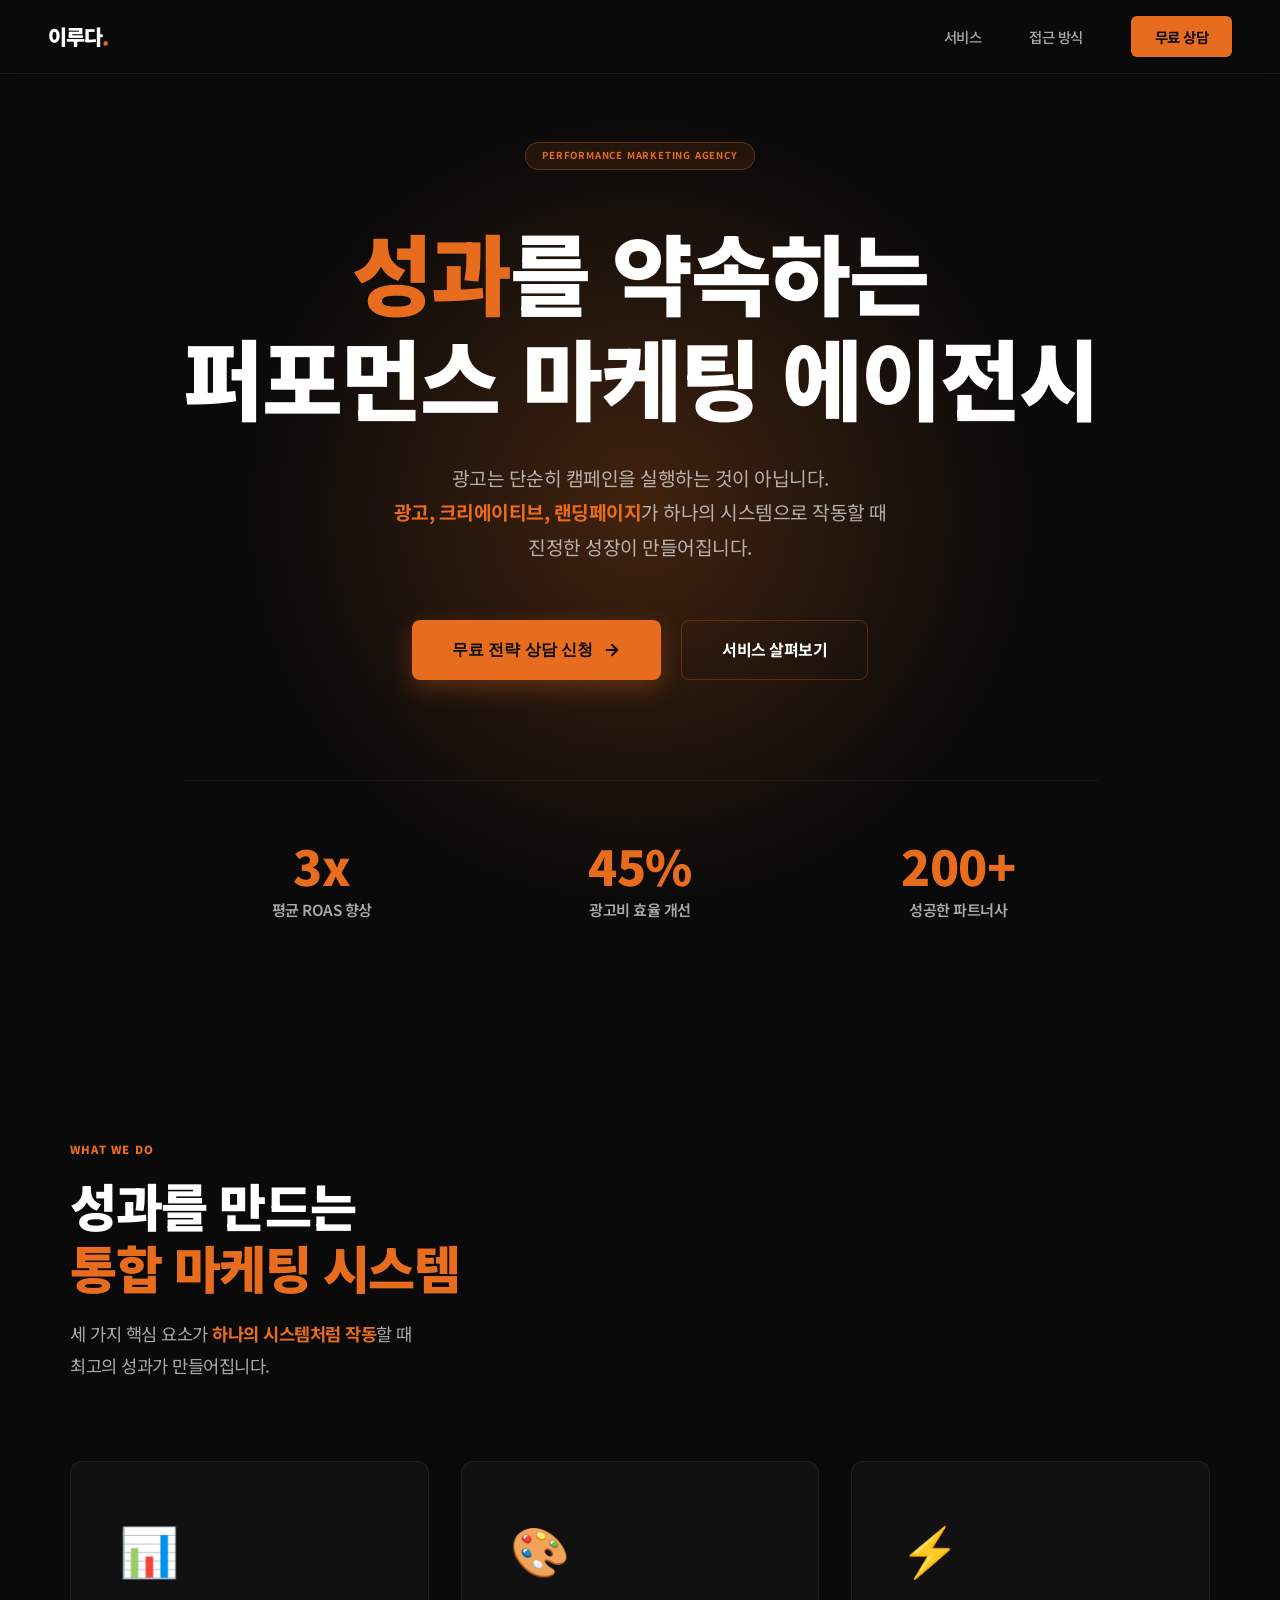
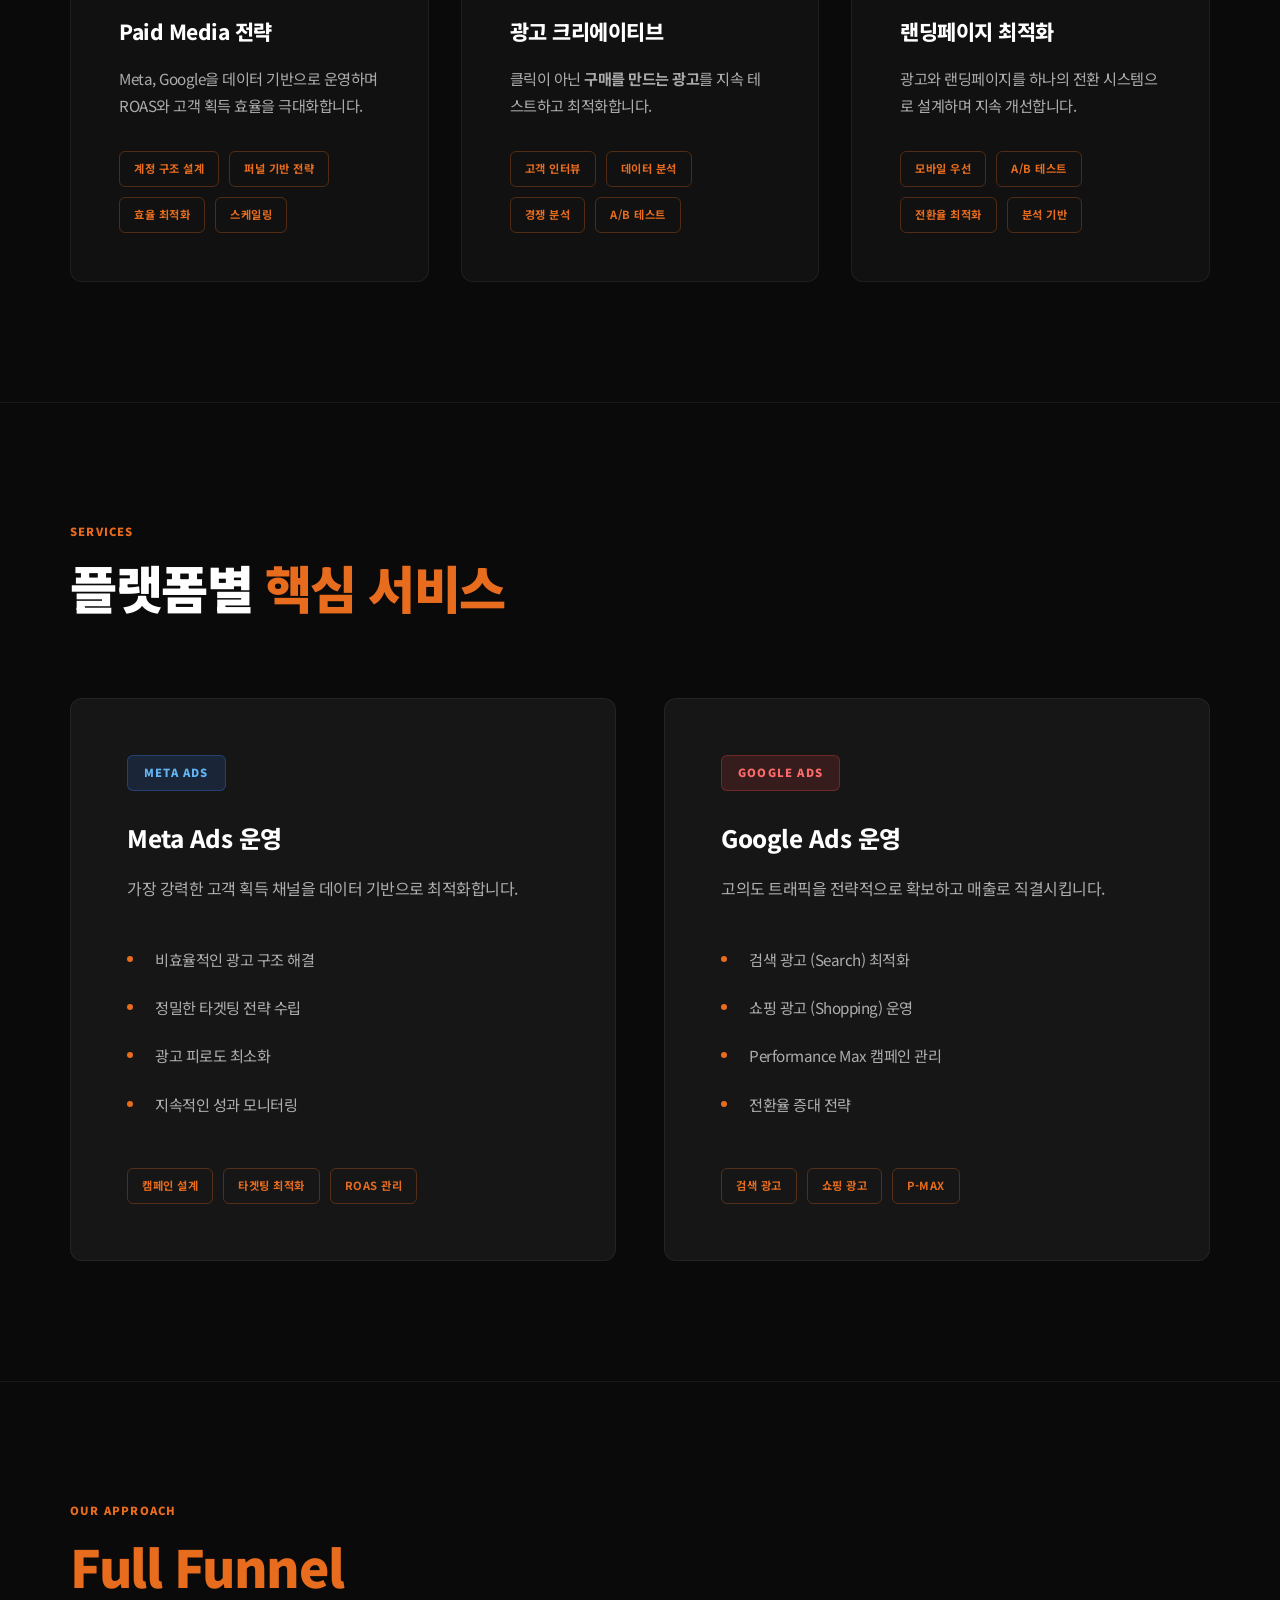
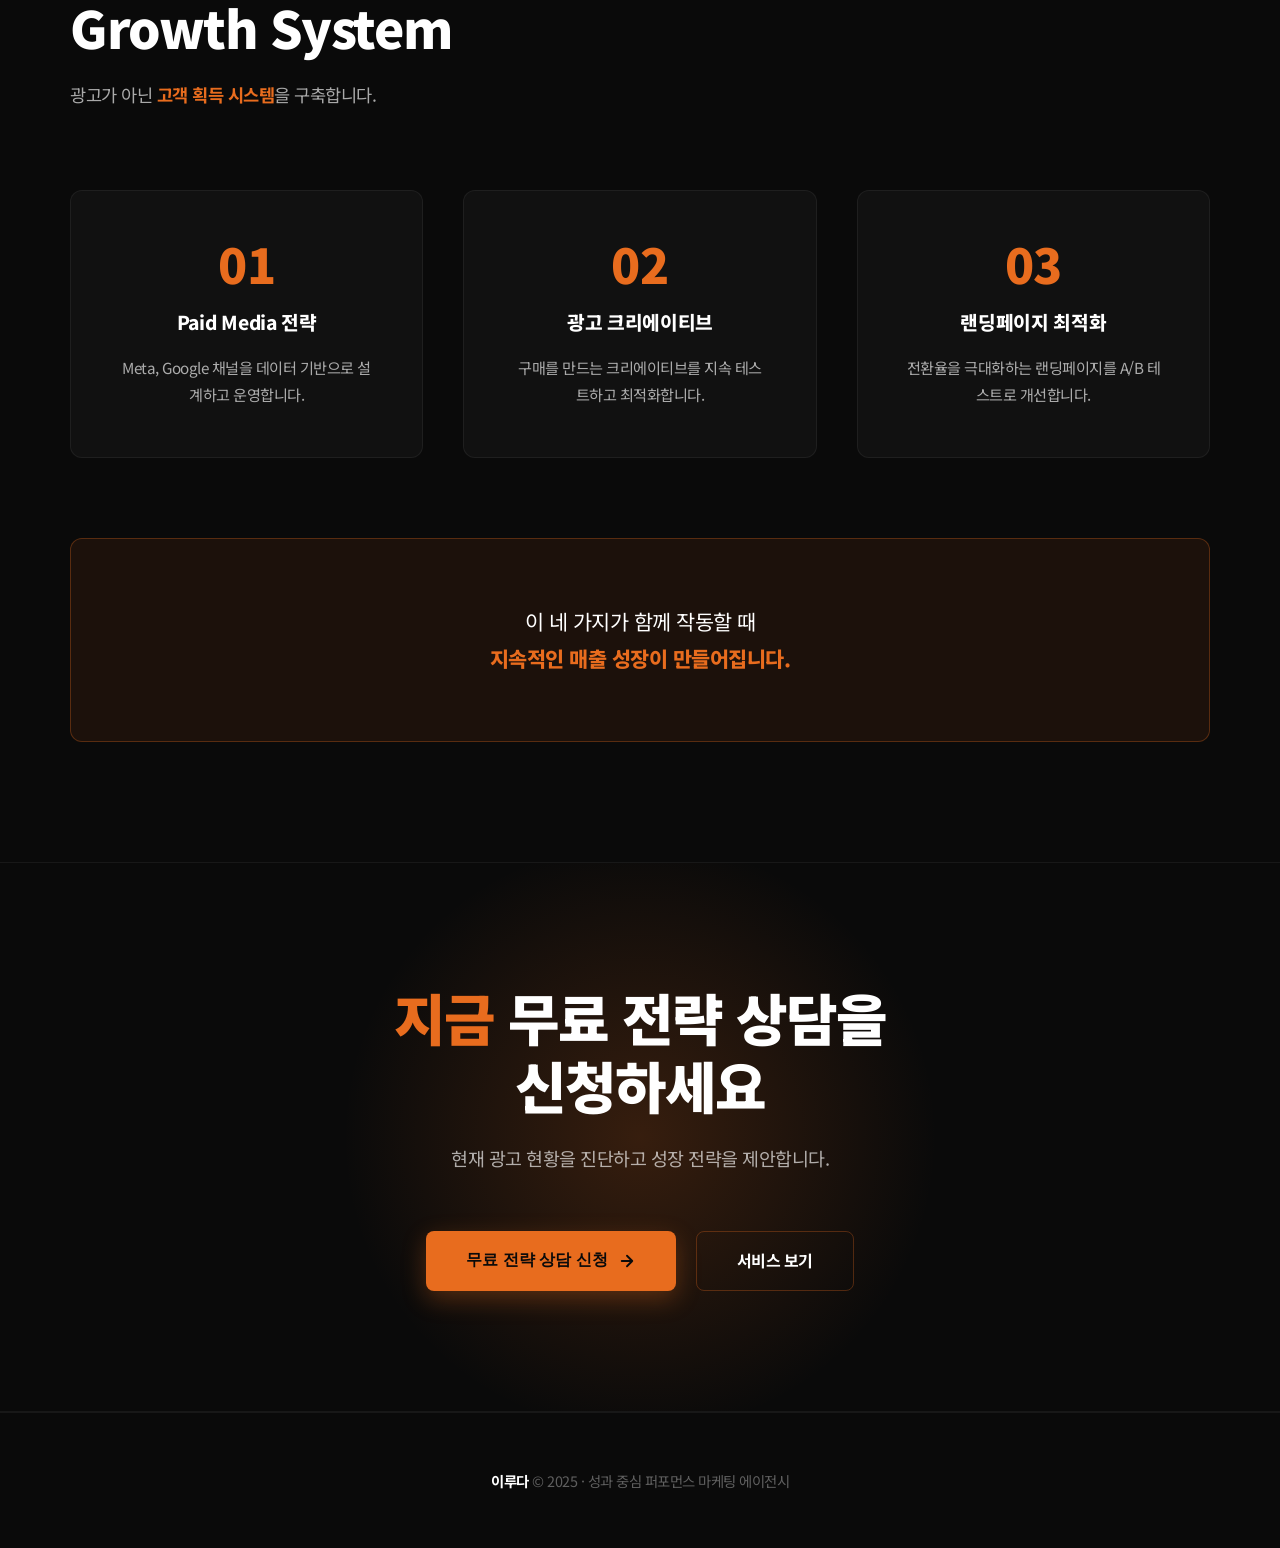
==== iruda-landing/index.html @ 0ffde000 "상담폼 이름 5글자 제한 및 연락처 자동 하이픈 포맷 적용, CSS/JS/clients 파일 추가 Co-Authored-By: Claude Sonnet 4.6 <noreply@an" ====
<!DOCTYPE html>
<html lang="ko">
<head>
  <meta charset="UTF-8" />
  <meta name="viewport" content="width=device-width, initial-scale=1.0" />
  <title>이루다 | 성과 중심 퍼포먼스 마케팅 에이전시</title>
  <link rel="preconnect" href="https://fonts.googleapis.com">
  <link rel="preconnect" href="https://fonts.gstatic.com" crossorigin>
  <link href="https://fonts.googleapis.com/css2?family=Noto+Sans+KR:wght@400;500;600;700;800;900&display=swap" rel="stylesheet">
  <link rel="stylesheet" href="css/modal.css">
  <style>
    *, *::before, *::after {
      box-sizing: border-box;
      margin: 0;
      padding: 0;
    }

    :root {
      --bg: #0a0a0a;
      --bg-card: #111111;
      --bg-card2: #161616;
      --accent: #E86C1E;
      --accent-light: #FF8A3D;
      --accent-glow: rgba(232, 108, 30, 0.15);
      --text: #ffffff;
      --text-muted: rgba(255, 255, 255, 0.65);
      --text-dim: rgba(255, 255, 255, 0.35);
      --border: rgba(255, 255, 255, 0.06);
      --border-accent: rgba(232, 108, 30, 0.3);
    }

    html {
      scroll-behavior: smooth;
    }

    body {
      font-family: 'Noto Sans KR', -apple-system, BlinkMacSystemFont, sans-serif;
      background: var(--bg);
      color: var(--text);
      line-height: 1.6;
      -webkit-font-smoothing: antialiased;
      letter-spacing: -0.5px;
    }

    /* ========== ANIMATIONS ========== */
    @keyframes fadeInUp {
      from {
        opacity: 0;
        transform: translateY(30px);
      }
      to {
        opacity: 1;
        transform: translateY(0);
      }
    }

    @keyframes glowPulse {
      0%, 100% {
        box-shadow: 0 0 60px rgba(232, 108, 30, 0.3), 0 0 30px rgba(232, 108, 30, 0.15);
      }
      50% {
        box-shadow: 0 0 80px rgba(232, 108, 30, 0.4), 0 0 40px rgba(232, 108, 30, 0.2);
      }
    }

    @keyframes slideInRight {
      from {
        opacity: 0;
        transform: translateX(40px);
      }
      to {
        opacity: 1;
        transform: translateX(0);
      }
    }

    @keyframes float {
      0%, 100% {
        transform: translateY(0px);
      }
      50% {
        transform: translateY(-10px);
      }
    }

    /* ========== NAVIGATION ========== */
    nav {
      position: fixed;
      top: 0;
      left: 0;
      right: 0;
      z-index: 1000;
      padding: 20px 48px;
      display: flex;
      justify-content: space-between;
      align-items: center;
      background: rgba(10, 10, 10, 0.7);
      backdrop-filter: blur(10px);
      border-bottom: 1px solid var(--border);
      transition: all 0.3s ease;
    }

    nav.scrolled {
      background: rgba(10, 10, 10, 0.95);
      backdrop-filter: blur(20px);
      border-bottom-color: var(--border-accent);
    }

    .logo {
      font-size: 1.3rem;
      font-weight: 900;
      color: var(--text);
      letter-spacing: -1px;
    }

    .logo span {
      color: var(--accent);
    }

    nav ul {
      display: flex;
      list-style: none;
      gap: 48px;
    }

    nav ul a {
      color: var(--text-muted);
      text-decoration: none;
      font-size: 0.9rem;
      font-weight: 500;
      transition: color 0.3s ease;
    }

    nav ul a:hover {
      color: var(--accent);
    }

    .nav-cta {
      background: var(--accent) !important;
      color: var(--bg) !important;
      padding: 10px 24px !important;
      border-radius: 6px !important;
      font-weight: 700 !important;
      font-size: 0.9rem !important;
      transition: all 0.3s ease !important;
      border: none !important;
      cursor: pointer;
    }

    .nav-cta:hover {
      background: var(--accent-light) !important;
      transform: translateY(-2px);
      box-shadow: 0 8px 24px rgba(232, 108, 30, 0.3);
    }

    /* ========== HERO SECTION ========== */
    .hero {
      min-height: 100vh;
      display: flex;
      align-items: center;
      justify-content: center;
      text-align: center;
      padding: 140px 32px 100px;
      position: relative;
      overflow: hidden;
      background: var(--bg);
    }

    .hero::before {
      content: '';
      position: absolute;
      top: 50%;
      left: 50%;
      transform: translate(-50%, -50%);
      width: 800px;
      height: 800px;
      background: radial-gradient(circle, rgba(232, 108, 30, 0.25) 0%, rgba(232, 108, 30, 0) 70%);
      pointer-events: none;
      animation: float 6s ease-in-out infinite;
    }

    .hero-inner {
      max-width: 980px;
      position: relative;
      z-index: 2;
      animation: fadeInUp 0.8s ease 0.2s both;
    }

    .hero-badge {
      display: inline-flex;
      align-items: center;
      gap: 8px;
      background: rgba(232, 108, 30, 0.1);
      border: 1px solid var(--border-accent);
      color: var(--accent);
      font-size: 0.6rem;
      font-weight: 700;
      padding: 8px 16px;
      border-radius: 20px;
      margin-bottom: 48px;
      letter-spacing: 0.8px;
      text-transform: uppercase;
      line-height: 1;
      white-space: nowrap;
    }

    .hero h1 {
      font-size: clamp(3.5rem, 8vw, 5.5rem);
      font-weight: 900;
      color: var(--text);
      line-height: 1.2;
      letter-spacing: -2px;
      margin-bottom: 32px;
      animation: fadeInUp 0.8s ease 0.4s both;
    }

    .hero h1 em {
      font-style: normal;
      color: var(--accent);
      font-weight: 900;
    }

    .hero-subtitle {
      font-size: 1.2rem;
      color: var(--text-muted);
      max-width: 780px;
      margin: 0 auto 56px;
      line-height: 1.8;
      font-weight: 400;
      animation: fadeInUp 0.8s ease 0.6s both;
    }

    .hero-subtitle strong {
      color: var(--accent);
      font-weight: 700;
    }

    .hero-buttons {
      display: flex;
      gap: 20px;
      justify-content: center;
      flex-wrap: wrap;
      animation: fadeInUp 0.8s ease 0.8s both;
    }

    .btn-primary {
      display: inline-flex;
      align-items: center;
      gap: 10px;
      background: var(--accent);
      color: var(--bg);
      padding: 16px 40px;
      border-radius: 8px;
      font-size: 1rem;
      font-weight: 700;
      text-decoration: none;
      border: none;
      cursor: pointer;
      transition: all 0.4s ease;
      box-shadow: 0 8px 24px rgba(232, 108, 30, 0.3);
    }

    .btn-primary:hover {
      background: var(--accent-light);
      transform: translateY(-4px);
      box-shadow: 0 16px 40px rgba(232, 108, 30, 0.4);
    }

    .btn-primary svg {
      transition: transform 0.4s ease;
    }

    .btn-primary:hover svg {
      transform: translateX(4px);
    }

    .btn-outline {
      display: inline-flex;
      align-items: center;
      gap: 10px;
      background: transparent;
      color: var(--text);
      padding: 16px 40px;
      border-radius: 8px;
      font-size: 1rem;
      font-weight: 700;
      text-decoration: none;
      border: 1.5px solid var(--border-accent);
      cursor: pointer;
      transition: all 0.4s ease;
    }

    .btn-outline:hover {
      border-color: var(--accent);
      background: rgba(232, 108, 30, 0.1);
      color: var(--accent);
    }

    .hero-stats {
      display: grid;
      grid-template-columns: repeat(auto-fit, minmax(200px, 1fr));
      gap: 40px;
      margin-top: 100px;
      padding-top: 60px;
      border-top: 1px solid var(--border);
      animation: fadeInUp 0.8s ease 1s both;
    }

    .stat-item {
      text-align: center;
    }

    .stat-num {
      font-size: 3rem;
      font-weight: 900;
      color: var(--accent);
      line-height: 1;
      margin-bottom: 8px;
    }

    .stat-label {
      font-size: 0.95rem;
      color: var(--text-muted);
      font-weight: 600;
    }

    /* ========== STATS BAR SECTION ========== */
    #stats {
      background: var(--bg);
      padding: 80px 32px;
      border-bottom: 1px solid var(--border);
    }

    .stats-container {
      max-width: 1140px;
      margin: 0 auto;
      display: grid;
      grid-template-columns: repeat(auto-fit, minmax(280px, 1fr));
      gap: 60px;
    }

    .stats-item {
      border-left: 4px solid var(--accent);
      padding-left: 32px;
      animation: slideInRight 0.6s ease;
    }

    .stats-item:nth-child(2) {
      animation-delay: 0.1s;
    }

    .stats-item:nth-child(3) {
      animation-delay: 0.2s;
    }

    .stats-value {
      font-size: 3.5rem;
      font-weight: 900;
      color: var(--accent);
      line-height: 1;
      margin-bottom: 12px;
    }

    .stats-text {
      font-size: 1rem;
      color: var(--text-muted);
      font-weight: 600;
      line-height: 1.6;
    }

    /* ========== WHAT WE DO SECTION ========== */
    #what {
      background: var(--bg);
      padding: 120px 32px;
      border-bottom: 1px solid var(--border);
    }

    .what-header {
      max-width: 1140px;
      margin: 0 auto 80px;
      animation: fadeInUp 0.8s ease;
    }

    .section-label {
      font-size: 0.7rem;
      font-weight: 900;
      letter-spacing: 1.2px;
      text-transform: uppercase;
      color: var(--accent);
      margin-bottom: 16px;
    }

    .section-title {
      font-size: clamp(2.2rem, 4vw, 3.2rem);
      font-weight: 900;
      color: var(--text);
      letter-spacing: -1.5px;
      line-height: 1.2;
      margin-bottom: 20px;
    }

    .section-desc {
      font-size: 1.1rem;
      color: var(--text-muted);
      max-width: 680px;
      line-height: 1.8;
      font-weight: 400;
    }

    .section-desc strong {
      color: var(--accent);
      font-weight: 700;
    }

    .services-grid {
      max-width: 1140px;
      margin: 0 auto;
      display: grid;
      grid-template-columns: repeat(auto-fit, minmax(340px, 1fr));
      gap: 32px;
    }

    .service-card {
      background: var(--bg-card);
      border: 1px solid var(--border);
      border-radius: 12px;
      padding: 48px;
      transition: all 0.4s ease;
      position: relative;
      overflow: hidden;
      animation: fadeInUp 0.8s ease;
    }

    .service-card:nth-child(2) {
      animation-delay: 0.1s;
    }

    .service-card:nth-child(3) {
      animation-delay: 0.2s;
    }

    .service-card::before {
      content: '';
      position: absolute;
      top: 0;
      left: 0;
      right: 0;
      bottom: 0;
      background: rgba(232, 108, 30, 0.05);
      opacity: 0;
      transition: opacity 0.4s ease;
      z-index: 0;
    }

    .service-card:hover {
      border-color: var(--border-accent);
      box-shadow: 0 0 60px rgba(232, 108, 30, 0.2);
      transform: translateY(-8px);
    }

    .service-card:hover::before {
      opacity: 1;
    }

    .card-icon {
      font-size: 3rem;
      margin-bottom: 28px;
      display: inline-block;
    }

    .service-card h3 {
      font-size: 1.3rem;
      font-weight: 800;
      color: var(--text);
      margin-bottom: 16px;
      letter-spacing: -0.5px;
      position: relative;
      z-index: 1;
    }

    .service-card p {
      font-size: 0.95rem;
      color: var(--text-muted);
      line-height: 1.8;
      margin-bottom: 32px;
      position: relative;
      z-index: 1;
    }

    .tag-list {
      display: flex;
      flex-wrap: wrap;
      gap: 10px;
      position: relative;
      z-index: 1;
    }

    .tag {
      background: transparent;
      border: 1px solid var(--border-accent);
      color: var(--accent);
      font-size: 0.7rem;
      padding: 8px 14px;
      border-radius: 6px;
      font-weight: 700;
      letter-spacing: 0.5px;
      text-transform: uppercase;
      transition: all 0.3s ease;
    }

    .tag:hover {
      background: rgba(232, 108, 30, 0.15);
      border-color: var(--accent);
    }

    /* ========== SERVICES SECTION ========== */
    #services {
      background: var(--bg);
      padding: 120px 32px;
      border-bottom: 1px solid var(--border);
    }

    .services-header {
      max-width: 1140px;
      margin: 0 auto 80px;
      animation: fadeInUp 0.8s ease;
    }

    .services-content {
      max-width: 1140px;
      margin: 0 auto;
    }

    .platform-grid {
      display: grid;
      grid-template-columns: repeat(auto-fit, minmax(500px, 1fr));
      gap: 48px;
    }

    .platform-card {
      background: var(--bg-card2);
      border: 1px solid var(--border);
      border-radius: 12px;
      padding: 56px;
      transition: all 0.4s ease;
      animation: fadeInUp 0.8s ease;
    }

    .platform-card:nth-child(2) {
      animation-delay: 0.1s;
    }

    .platform-card:hover {
      border-color: var(--border-accent);
      background: rgba(232, 108, 30, 0.08);
      box-shadow: 0 0 50px rgba(232, 108, 30, 0.15);
      transform: translateY(-8px);
    }

    .platform-logo {
      font-size: 0.7rem;
      font-weight: 900;
      letter-spacing: 1.2px;
      text-transform: uppercase;
      padding: 8px 16px;
      border-radius: 6px;
      display: inline-block;
      margin-bottom: 28px;
      border: 1px solid var(--border-accent);
    }

    .meta-logo {
      background: rgba(59, 130, 246, 0.15);
      color: #62b4f5;
      border-color: rgba(59, 130, 246, 0.3);
    }

    .google-logo {
      background: rgba(239, 68, 68, 0.15);
      color: #ff6b6b;
      border-color: rgba(239, 68, 68, 0.3);
    }

    .platform-card h3 {
      font-size: 1.5rem;
      font-weight: 800;
      color: var(--text);
      margin-bottom: 16px;
      letter-spacing: -0.5px;
    }

    .platform-card p {
      font-size: 1rem;
      color: var(--text-muted);
      line-height: 1.8;
      margin-bottom: 32px;
    }

    .feature-list {
      list-style: none;
      margin-bottom: 40px;
    }

    .feature-list li {
      font-size: 0.95rem;
      color: var(--text-muted);
      padding: 12px 0;
      padding-left: 28px;
      position: relative;
    }

    .feature-list li::before {
      content: '';
      position: absolute;
      left: 0;
      top: 50%;
      transform: translateY(-50%);
      width: 6px;
      height: 6px;
      background: var(--accent);
      border-radius: 50%;
    }

    /* ========== HOW IT WORKS SECTION ========== */
    #approach {
      background: var(--bg);
      padding: 120px 32px;
      border-bottom: 1px solid var(--border);
    }

    .approach-header {
      max-width: 1140px;
      margin: 0 auto 80px;
      animation: fadeInUp 0.8s ease;
    }

    .approach-grid {
      max-width: 1140px;
      margin: 0 auto;
      display: grid;
      grid-template-columns: repeat(auto-fit, minmax(260px, 1fr));
      gap: 40px;
      margin-bottom: 80px;
    }

    .approach-step {
      background: var(--bg-card);
      border: 1px solid var(--border);
      border-radius: 12px;
      padding: 48px;
      transition: all 0.4s ease;
      text-align: center;
      animation: fadeInUp 0.8s ease;
    }

    .approach-step:nth-child(2) {
      animation-delay: 0.1s;
    }

    .approach-step:nth-child(3) {
      animation-delay: 0.2s;
    }

    .approach-step:nth-child(4) {
      animation-delay: 0.3s;
    }

    .approach-step:hover {
      border-color: var(--border-accent);
      box-shadow: 0 0 50px rgba(232, 108, 30, 0.15);
      transform: translateY(-8px);
    }

    .step-num {
      font-size: 3rem;
      font-weight: 900;
      color: var(--accent);
      margin-bottom: 20px;
      line-height: 1;
    }

    .approach-step h4 {
      font-size: 1.2rem;
      font-weight: 800;
      color: var(--text);
      margin-bottom: 16px;
      letter-spacing: -0.3px;
    }

    .approach-step p {
      font-size: 0.95rem;
      color: var(--text-muted);
      line-height: 1.8;
    }

    .approach-summary {
      max-width: 1140px;
      margin: 0 auto;
      background: rgba(232, 108, 30, 0.08);
      border: 1px solid var(--border-accent);
      border-radius: 12px;
      padding: 64px 48px;
      text-align: center;
      animation: fadeInUp 0.8s ease;
    }

    .approach-summary p {
      font-size: 1.3rem;
      color: var(--text);
      line-height: 1.8;
      font-weight: 400;
    }

    .approach-summary strong {
      color: var(--accent);
      font-weight: 800;
    }

    /* ========== CTA SECTION ========== */
    #cta {
      background: var(--bg);
      padding: 120px 32px;
      border-bottom: 1px solid var(--border);
      position: relative;
      overflow: hidden;
    }

    #cta::before {
      content: '';
      position: absolute;
      top: 50%;
      left: 50%;
      transform: translate(-50%, -50%);
      width: 600px;
      height: 600px;
      background: radial-gradient(circle, rgba(232, 108, 30, 0.2) 0%, rgba(232, 108, 30, 0) 70%);
      pointer-events: none;
    }

    .cta-content {
      max-width: 900px;
      margin: 0 auto;
      text-align: center;
      position: relative;
      z-index: 2;
      animation: fadeInUp 0.8s ease;
    }

    .cta-content h2 {
      font-size: clamp(2.5rem, 5vw, 3.5rem);
      font-weight: 900;
      color: var(--text);
      letter-spacing: -2px;
      margin-bottom: 24px;
      line-height: 1.2;
    }

    .cta-content h2 span {
      color: var(--accent);
    }

    .cta-content p {
      font-size: 1.15rem;
      color: var(--text-muted);
      margin-bottom: 56px;
      line-height: 1.8;
    }

    .cta-buttons {
      display: flex;
      gap: 20px;
      justify-content: center;
      flex-wrap: wrap;
    }

    /* ========== FOOTER ========== */
    footer {
      background: var(--bg);
      border-top: 1px solid var(--border);
      padding: 56px 32px;
      text-align: center;
      font-size: 0.9rem;
      color: var(--text-dim);
    }

    footer strong {
      color: var(--text);
      font-weight: 700;
    }

    /* ========== RESPONSIVE ========== */
    @media (max-width: 768px) {
      nav {
        padding: 16px 24px;
      }

      nav ul {
        display: none;
      }

      .hero {
        padding: 120px 24px 80px;
      }

      .hero h1 {
        font-size: clamp(2.2rem, 6vw, 3.5rem);
      }

      .hero-buttons {
        flex-direction: column;
        align-items: center;
      }

      .btn-primary,
      .btn-outline {
        width: 100%;
        justify-content: center;
      }

      .hero-stats {
        grid-template-columns: 1fr;
        gap: 32px;
        margin-top: 60px;
        padding-top: 40px;
      }

      #stats {
        padding: 60px 24px;
      }

      .stats-container {
        gap: 40px;
      }

      #what,
      #services,
      #approach,
      #cta {
        padding: 80px 24px;
      }

      .what-header,
      .services-header,
      .approach-header,
      .services-content,
      .approach-grid,
      .services-grid,
      .approach-summary,
      .cta-content {
        max-width: 100%;
      }

      .platform-grid {
        grid-template-columns: 1fr;
        gap: 24px;
      }

      .approach-grid {
        grid-template-columns: 1fr;
      }

      .section-title {
        font-size: clamp(1.8rem, 5vw, 2.5rem);
      }

      .cta-content h2 {
        font-size: clamp(2rem, 5vw, 2.8rem);
      }
    }
  </style>
</head>
<body>

<!-- NAV -->
<nav id="navbar">
  <div class="logo">이루다<span>.</span></div>
  <ul>
    <li><a href="#what">서비스</a></li>
    <li><a href="#approach">접근 방식</a></li>
    <li><a href="#" class="nav-cta" onclick="openModal(); return false;">무료 상담</a></li>
  </ul>
</nav>

<!-- HERO -->
<section class="hero">
  <div class="hero-inner">
    <div class="hero-badge">Performance Marketing Agency</div>
    <h1><em>성과</em>를 약속하는<br />퍼포먼스 마케팅 에이전시</h1>
    <p class="hero-subtitle">
      광고는 단순히 캠페인을 실행하는 것이 아닙니다.<br />
      <strong>광고, 크리에이티브, 랜딩페이지</strong>가 하나의 시스템으로 작동할 때<br />
      진정한 성장이 만들어집니다.
    </p>
    <div class="hero-buttons">
      <button onclick="openModal()" class="btn-primary">
        무료 전략 상담 신청
        <svg width="18" height="18" viewBox="0 0 24 24" fill="none" stroke="currentColor" stroke-width="2.5" stroke-linecap="round" stroke-linejoin="round">
          <path d="M5 12h14M12 5l7 7-7 7"/>
        </svg>
      </button>
      <a href="#what" class="btn-outline">서비스 살펴보기</a>
    </div>

    <div class="hero-stats">
      <div class="stat-item">
        <div class="stat-num">3x</div>
        <div class="stat-label">평균 ROAS 향상</div>
      </div>
      <div class="stat-item">
        <div class="stat-num">45%</div>
        <div class="stat-label">광고비 효율 개선</div>
      </div>
      <div class="stat-item">
        <div class="stat-num">200+</div>
        <div class="stat-label">성공한 파트너사</div>
      </div>
    </div>
  </div>
</section>

<!-- STATS BAR
<section id="stats">
  <div class="stats-container">
    <div class="stats-item">
      <div class="stats-value">연 평균</div>
      <div class="stats-text">누적 광고비 관리액<br><strong>500억 원+</strong></div>
    </div>
    <div class="stats-item">
      <div class="stats-value">3년</div>
      <div class="stats-text">마케팅 전략 수립부터<br><strong>실행까지의 경험</strong></div>
    </div>
    <div class="stats-item">
      <div class="stats-value">87%</div>
      <div class="stats-text">고객 재계약율<br><strong>최고의 신뢰도</strong></div>
    </div>
  </div>
</section> -->

<!-- WHAT WE DO -->
<section id="what">
  <div class="what-header">
    <p class="section-label">What We Do</p>
    <h2 class="section-title">성과를 만드는<br /><span style="color: var(--accent);">통합 마케팅 시스템</span></h2>
    <p class="section-desc">
      세 가지 핵심 요소가 <strong>하나의 시스템처럼 작동</strong>할 때<br />
      최고의 성과가 만들어집니다.
    </p>
  </div>

  <div class="services-grid">
    <div class="service-card">
      <div class="card-icon">📊</div>
      <h3>Paid Media 전략</h3>
      <p>Meta, Google을 데이터 기반으로 운영하며 ROAS와 고객 획득 효율을 극대화합니다.</p>
      <div class="tag-list">
        <span class="tag">계정 구조 설계</span>
        <span class="tag">퍼널 기반 전략</span>
        <span class="tag">효율 최적화</span>
        <span class="tag">스케일링</span>
      </div>
    </div>

    <div class="service-card">
      <div class="card-icon">🎨</div>
      <h3>광고 크리에이티브</h3>
      <p>클릭이 아닌 <strong>구매를 만드는 광고</strong>를 지속 테스트하고 최적화합니다.</p>
      <div class="tag-list">
        <span class="tag">고객 인터뷰</span>
        <span class="tag">데이터 분석</span>
        <span class="tag">경쟁 분석</span>
        <span class="tag">A/B 테스트</span>
      </div>
    </div>

    <div class="service-card">
      <div class="card-icon">⚡</div>
      <h3>랜딩페이지 최적화</h3>
      <p>광고와 랜딩페이지를 하나의 전환 시스템으로 설계하며 지속 개선합니다.</p>
      <div class="tag-list">
        <span class="tag">모바일 우선</span>
        <span class="tag">A/B 테스트</span>
        <span class="tag">전환율 최적화</span>
        <span class="tag">분석 기반</span>
      </div>
    </div>
  </div>
</section>

<!-- SERVICES -->
<section id="services">
  <div class="services-header">
    <p class="section-label">Services</p>
    <h2 class="section-title">플랫폼별 <span style="color: var(--accent);">핵심 서비스</span></h2>
  </div>

  <div class="services-content">
    <div class="platform-grid">
      <div class="platform-card">
        <span class="platform-logo meta-logo">Meta Ads</span>
        <h3>Meta Ads 운영</h3>
        <p>가장 강력한 고객 획득 채널을 데이터 기반으로 최적화합니다.</p>
        <ul class="feature-list">
          <li>비효율적인 광고 구조 해결</li>
          <li>정밀한 타겟팅 전략 수립</li>
          <li>광고 피로도 최소화</li>
          <li>지속적인 성과 모니터링</li>
        </ul>
        <div class="tag-list">
          <span class="tag">캠페인 설계</span>
          <span class="tag">타겟팅 최적화</span>
          <span class="tag">ROAS 관리</span>
        </div>
      </div>

      <div class="platform-card">
        <span class="platform-logo google-logo">Google Ads</span>
        <h3>Google Ads 운영</h3>
        <p>고의도 트래픽을 전략적으로 확보하고 매출로 직결시킵니다.</p>
        <ul class="feature-list">
          <li>검색 광고 (Search) 최적화</li>
          <li>쇼핑 광고 (Shopping) 운영</li>
          <li>Performance Max 캠페인 관리</li>
          <li>전환율 증대 전략</li>
        </ul>
        <div class="tag-list">
          <span class="tag">검색 광고</span>
          <span class="tag">쇼핑 광고</span>
          <span class="tag">P-MAX</span>
        </div>
      </div>
    </div>
  </div>
</section>

<!-- HOW IT WORKS -->
<section id="approach">
  <div class="approach-header">
    <p class="section-label">Our Approach</p>
    <h2 class="section-title"><span style="color: var(--accent);">Full Funnel</span><br />Growth System</h2>
    <p class="section-desc">
      광고가 아닌 <strong>고객 획득 시스템</strong>을 구축합니다.
    </p>
  </div>

  <div class="approach-grid">
    <div class="approach-step">
      <div class="step-num">01</div>
      <h4>Paid Media 전략</h4>
      <p>Meta, Google 채널을 데이터 기반으로 설계하고 운영합니다.</p>
    </div>

    <div class="approach-step">
      <div class="step-num">02</div>
      <h4>광고 크리에이티브</h4>
      <p>구매를 만드는 크리에이티브를 지속 테스트하고 최적화합니다.</p>
    </div>

    <div class="approach-step">
      <div class="step-num">03</div>
      <h4>랜딩페이지 최적화</h4>
      <p>전환율을 극대화하는 랜딩페이지를 A/B 테스트로 개선합니다.</p>
    </div>

    <!-- <div class="approach-step">
      <div class="step-num">04</div>
      <h4>데이터 기반 성장</h4>
      <p>축적된 데이터를 분석해 지속적인 매출 성장을 설계합니다.</p>
    </div> -->
  </div>

  <div class="approach-summary">
    <p>이 네 가지가 함께 작동할 때<br /><strong>지속적인 매출 성장이 만들어집니다.</strong></p>
  </div>
</section>

<!-- CTA -->
<section id="cta">
  <div class="cta-content">
    <h2><span>지금</span> 무료 전략 상담을<br />신청하세요</h2>
    <p>현재 광고 현황을 진단하고 성장 전략을 제안합니다.</p>
    <div class="cta-buttons">
      <button onclick="openModal()" class="btn-primary">
        무료 전략 상담 신청
        <svg width="18" height="18" viewBox="0 0 24 24" fill="none" stroke="currentColor" stroke-width="2.5" stroke-linecap="round" stroke-linejoin="round">
          <path d="M5 12h14M12 5l7 7-7 7"/>
        </svg>
      </button>
      <a href="#what" class="btn-outline">서비스 보기</a>
    </div>
  </div>
</section>

<!-- CONSULTATION MODAL -->
<div class="modal-overlay" id="consultModal">
  <div class="modal">
    <button class="modal-close" onclick="closeModal()" aria-label="닫기">&times;</button>

    <p class="modal-label">Free Consulting</p>
    <h2>무료 전략 상담</h2>
    <p class="modal-desc">간단한 정보만 남겨주세요. 빠르게 연락드리겠습니다.</p>

    <!-- 입력 폼 -->
    <form class="modal-form" id="consultForm" novalidate>
      <div class="form-group">
        <label for="inputName">이름 <span>*</span></label>
        <input type="text" id="inputName" placeholder="홍길동" maxlength="5" />
        <span class="error-msg" id="nameError"></span>
      </div>

      <div class="form-group">
        <label for="inputPhone">연락처 <span>*</span></label>
        <input type="tel" id="inputPhone" placeholder="010-1234-5678" maxlength="13" />
        <span class="error-msg" id="phoneError"></span>
      </div>

      <div class="form-group">
        <label for="inputMessage">문의 내용 <span>*</span></label>
        <textarea id="inputMessage" placeholder="현재 광고 운영 현황이나 궁금한 점을 자유롭게 적어주세요."></textarea>
        <span class="error-msg" id="messageError"></span>
      </div>

      <button type="submit" class="btn-submit" id="submitBtn">신청하기</button>
    </form>

    <!-- 성공 메시지 -->
    <div class="modal-success" id="successMsg">
      <div class="success-icon">✅</div>
      <h3>신청이 완료되었습니다!</h3>
      <p>빠른 시일 내에 입력하신 연락처로<br />연락드리겠습니다. 감사합니다.</p>
    </div>

    <!-- 에러 메시지 -->
    <div class="modal-error-state" id="errorMsg">
      <p>제출 중 오류가 발생했습니다. 잠시 후 다시 시도해주세요.</p>
    </div>
  </div>
</div>

<!-- FOOTER -->
<footer>
  <p><strong>이루다</strong> © 2025 · 성과 중심 퍼포먼스 마케팅 에이전시</p>
</footer>

<script>
  // Navbar scroll effect
  const navbar = document.getElementById('navbar');
  window.addEventListener('scroll', () => {
    if (window.scrollY > 100) {
      navbar.classList.add('scrolled');
    } else {
      navbar.classList.remove('scrolled');
    }
  });

  // Intersection Observer for animations
  const observer = new IntersectionObserver((entries) => {
    entries.forEach(entry => {
      if (entry.isIntersecting) {
        entry.target.style.opacity = '1';
      }
    });
  });
</script>
<script src="js/modal.js"></script>

</body>
</html>
---- iruda-landing/css/modal.css ----
/* ========== MODAL OVERLAY ========== */
.modal-overlay {
  display: none;
  position: fixed;
  inset: 0;
  z-index: 9999;
  background: rgba(0, 0, 0, 0.75);
  backdrop-filter: blur(6px);
  align-items: center;
  justify-content: center;
  padding: 24px;
}

.modal-overlay.active {
  display: flex;
}

/* ========== MODAL BOX ========== */
.modal {
  background: #111111;
  border: 1px solid rgba(232, 108, 30, 0.3);
  border-radius: 16px;
  padding: 56px 48px;
  width: 100%;
  max-width: 520px;
  position: relative;
  animation: modalIn 0.3s ease;
}

@keyframes modalIn {
  from {
    opacity: 0;
    transform: translateY(24px) scale(0.97);
  }
  to {
    opacity: 1;
    transform: translateY(0) scale(1);
  }
}

.modal-close {
  position: absolute;
  top: 20px;
  right: 20px;
  background: none;
  border: none;
  color: rgba(255, 255, 255, 0.4);
  font-size: 1.5rem;
  cursor: pointer;
  line-height: 1;
  padding: 4px 8px;
  border-radius: 4px;
  transition: color 0.2s;
}

.modal-close:hover {
  color: #ffffff;
}

.modal-label {
  font-size: 0.65rem;
  font-weight: 900;
  letter-spacing: 1.2px;
  text-transform: uppercase;
  color: #E86C1E;
  margin-bottom: 12px;
}

.modal h2 {
  font-size: 1.8rem;
  font-weight: 900;
  color: #ffffff;
  letter-spacing: -1px;
  margin-bottom: 8px;
  line-height: 1.2;
}

.modal-desc {
  font-size: 0.9rem;
  color: rgba(255, 255, 255, 0.55);
  margin-bottom: 36px;
  line-height: 1.6;
}

/* ========== FORM ========== */
.modal-form {
  display: flex;
  flex-direction: column;
  gap: 20px;
}

.form-group {
  display: flex;
  flex-direction: column;
  gap: 8px;
}

.form-group label {
  font-size: 0.85rem;
  font-weight: 700;
  color: rgba(255, 255, 255, 0.8);
}

.form-group label span {
  color: #E86C1E;
  margin-left: 2px;
}

.form-group input,
.form-group textarea {
  background: #161616;
  border: 1px solid rgba(255, 255, 255, 0.1);
  border-radius: 8px;
  padding: 14px 16px;
  font-size: 0.95rem;
  color: #ffffff;
  font-family: inherit;
  transition: border-color 0.2s, box-shadow 0.2s;
  outline: none;
  width: 100%;
}

.form-group input::placeholder,
.form-group textarea::placeholder {
  color: rgba(255, 255, 255, 0.25);
}

.form-group input:focus,
.form-group textarea:focus {
  border-color: rgba(232, 108, 30, 0.6);
  box-shadow: 0 0 0 3px rgba(232, 108, 30, 0.1);
}

.form-group input.error,
.form-group textarea.error {
  border-color: rgba(239, 68, 68, 0.6);
}

.form-group textarea {
  resize: vertical;
  min-height: 120px;
  line-height: 1.6;
}

.error-msg {
  font-size: 0.78rem;
  color: #f87171;
  display: none;
}

.error-msg.visible {
  display: block;
}

/* ========== SUBMIT BUTTON ========== */
.btn-submit {
  background: #E86C1E;
  color: #0a0a0a;
  border: none;
  border-radius: 8px;
  padding: 16px;
  font-size: 1rem;
  font-weight: 800;
  cursor: pointer;
  transition: all 0.3s ease;
  margin-top: 4px;
  display: flex;
  align-items: center;
  justify-content: center;
  gap: 8px;
}

.btn-submit:hover:not(:disabled) {
  background: #FF8A3D;
  transform: translateY(-2px);
  box-shadow: 0 8px 24px rgba(232, 108, 30, 0.4);
}

.btn-submit:disabled {
  opacity: 0.6;
  cursor: not-allowed;
}

/* ========== STATES ========== */
.modal-success,
.modal-error-state {
  display: none;
  text-align: center;
  padding: 20px 0;
}

.modal-success.visible,
.modal-error-state.visible {
  display: block;
}

.modal-success .success-icon {
  font-size: 3rem;
  margin-bottom: 16px;
}

.modal-success h3 {
  font-size: 1.4rem;
  font-weight: 900;
  color: #ffffff;
  margin-bottom: 12px;
}

.modal-success p {
  font-size: 0.95rem;
  color: rgba(255, 255, 255, 0.6);
  line-height: 1.7;
}

.modal-error-state p {
  font-size: 0.9rem;
  color: #f87171;
}

/* ========== RESPONSIVE ========== */
@media (max-width: 480px) {
  .modal {
    padding: 40px 28px;
  }

  .modal h2 {
    font-size: 1.5rem;
  }
}
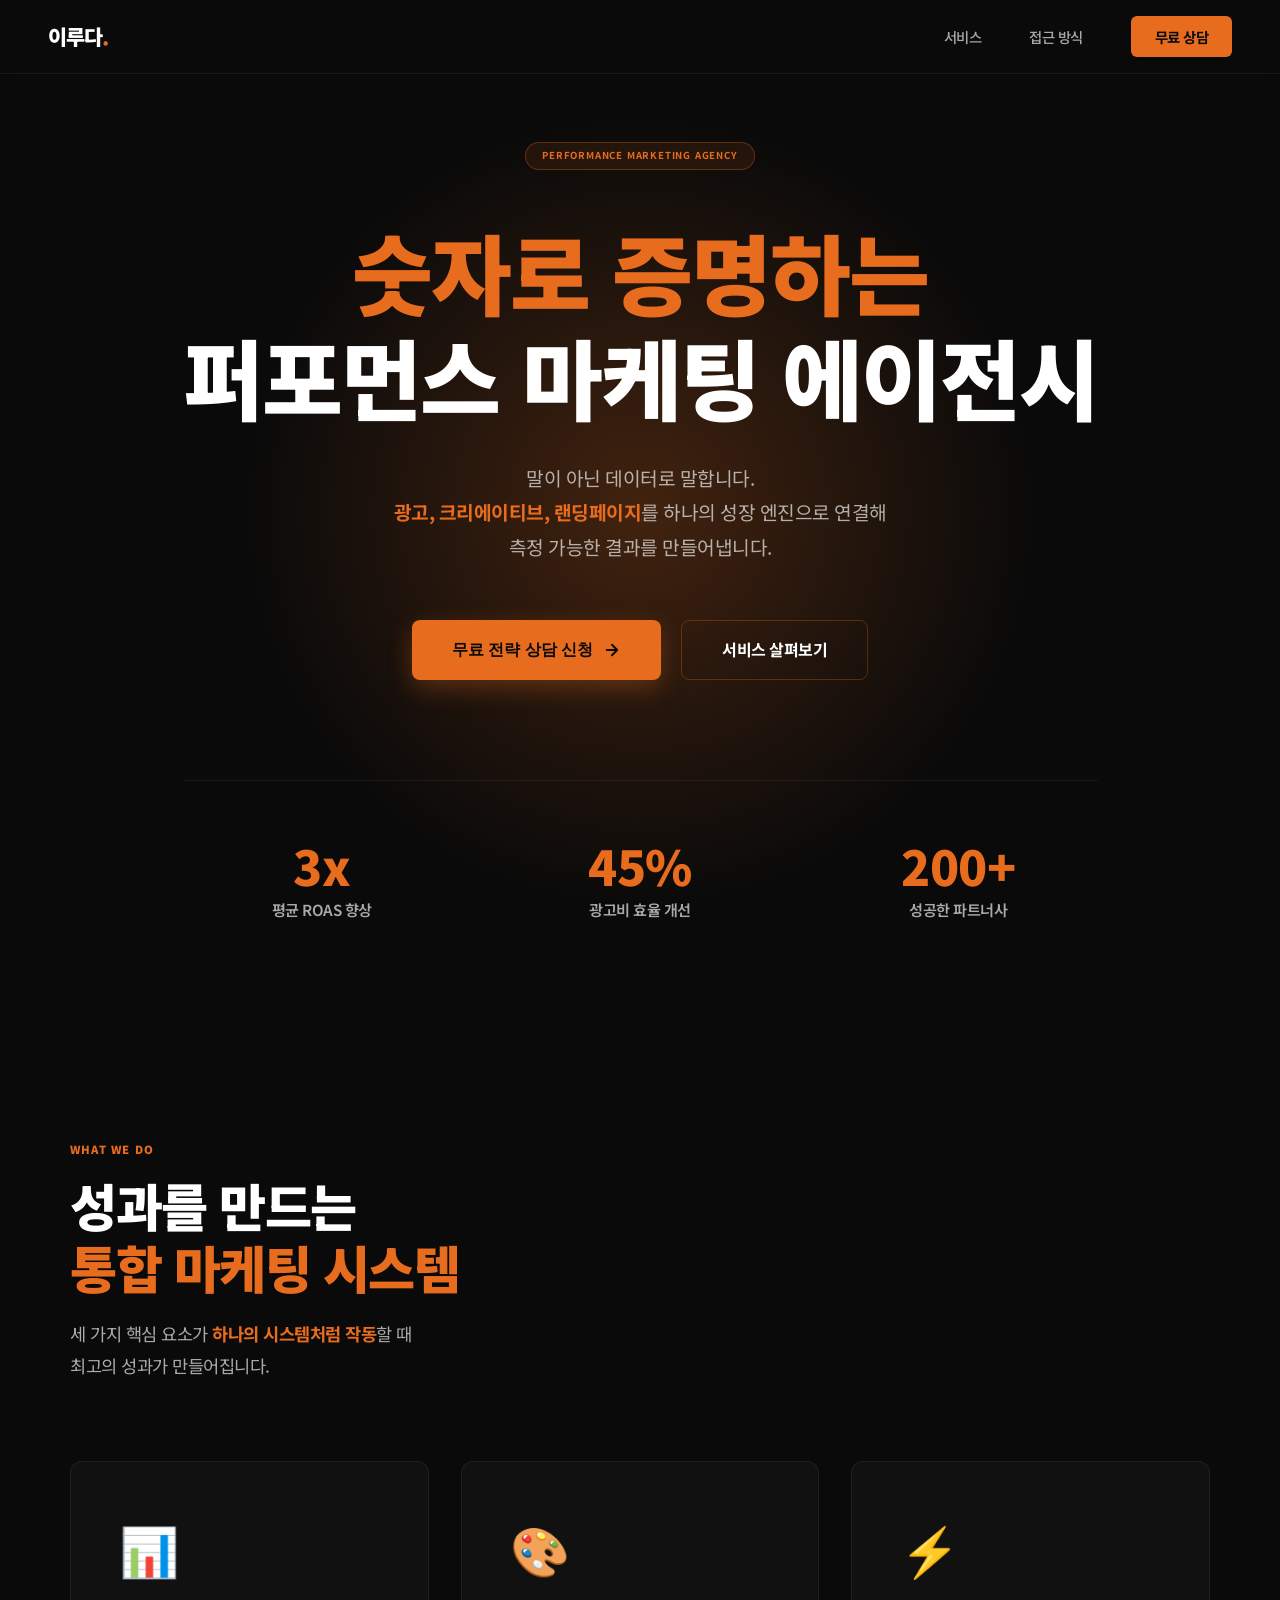
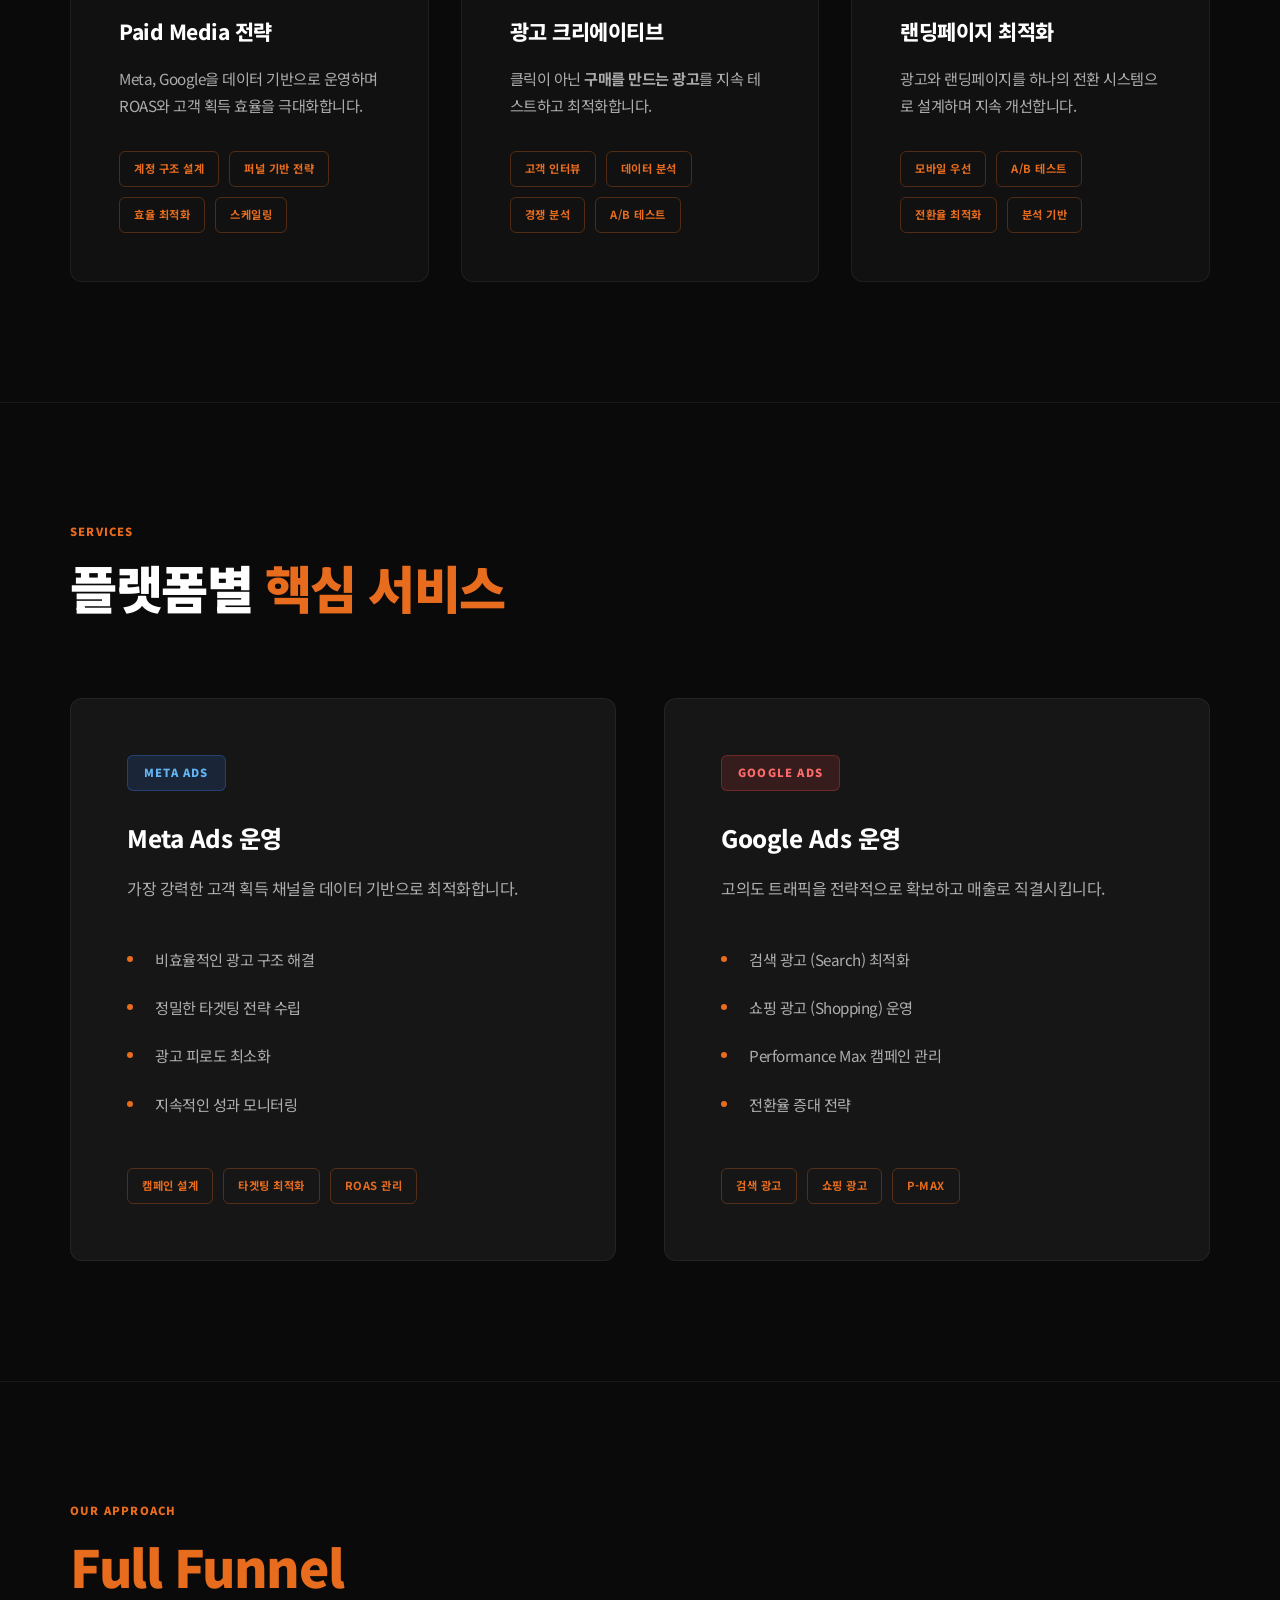
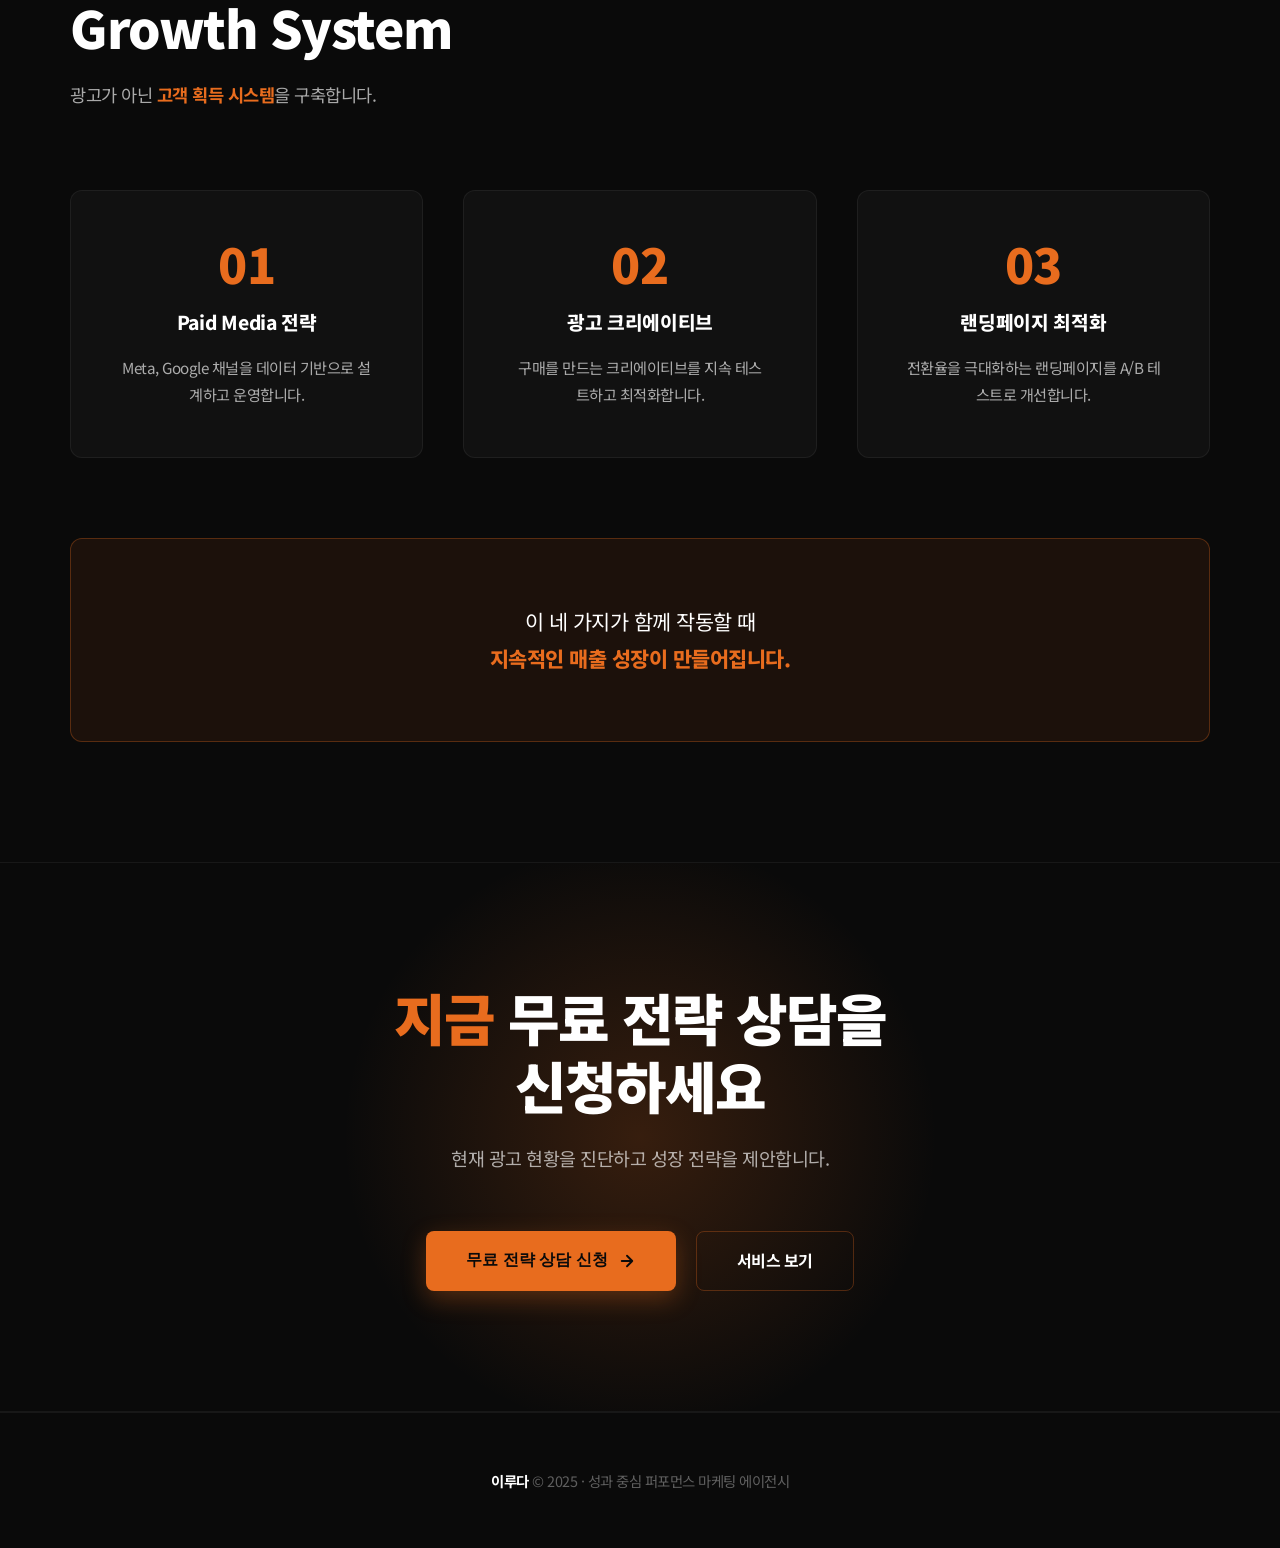
==== commit 1529ad64: "Merge branch 'landing-best'" ====
--- a/iruda-landing/index.html
+++ b/iruda-landing/index.html
@@ -885,11 +885,11 @@
 <section class="hero">
   <div class="hero-inner">
     <div class="hero-badge">Performance Marketing Agency</div>
-    <h1><em>성과</em>를 약속하는<br />퍼포먼스 마케팅 에이전시</h1>
+    <h1><em>숫자로 증명하는</em><br />퍼포먼스 마케팅 에이전시</h1>
     <p class="hero-subtitle">
-      광고는 단순히 캠페인을 실행하는 것이 아닙니다.<br />
-      <strong>광고, 크리에이티브, 랜딩페이지</strong>가 하나의 시스템으로 작동할 때<br />
-      진정한 성장이 만들어집니다.
+      말이 아닌 데이터로 말합니다.<br />
+      <strong>광고, 크리에이티브, 랜딩페이지</strong>를 하나의 성장 엔진으로 연결해<br />
+      측정 가능한 결과를 만들어냅니다.
     </p>
     <div class="hero-buttons">
       <button onclick="openModal()" class="btn-primary">
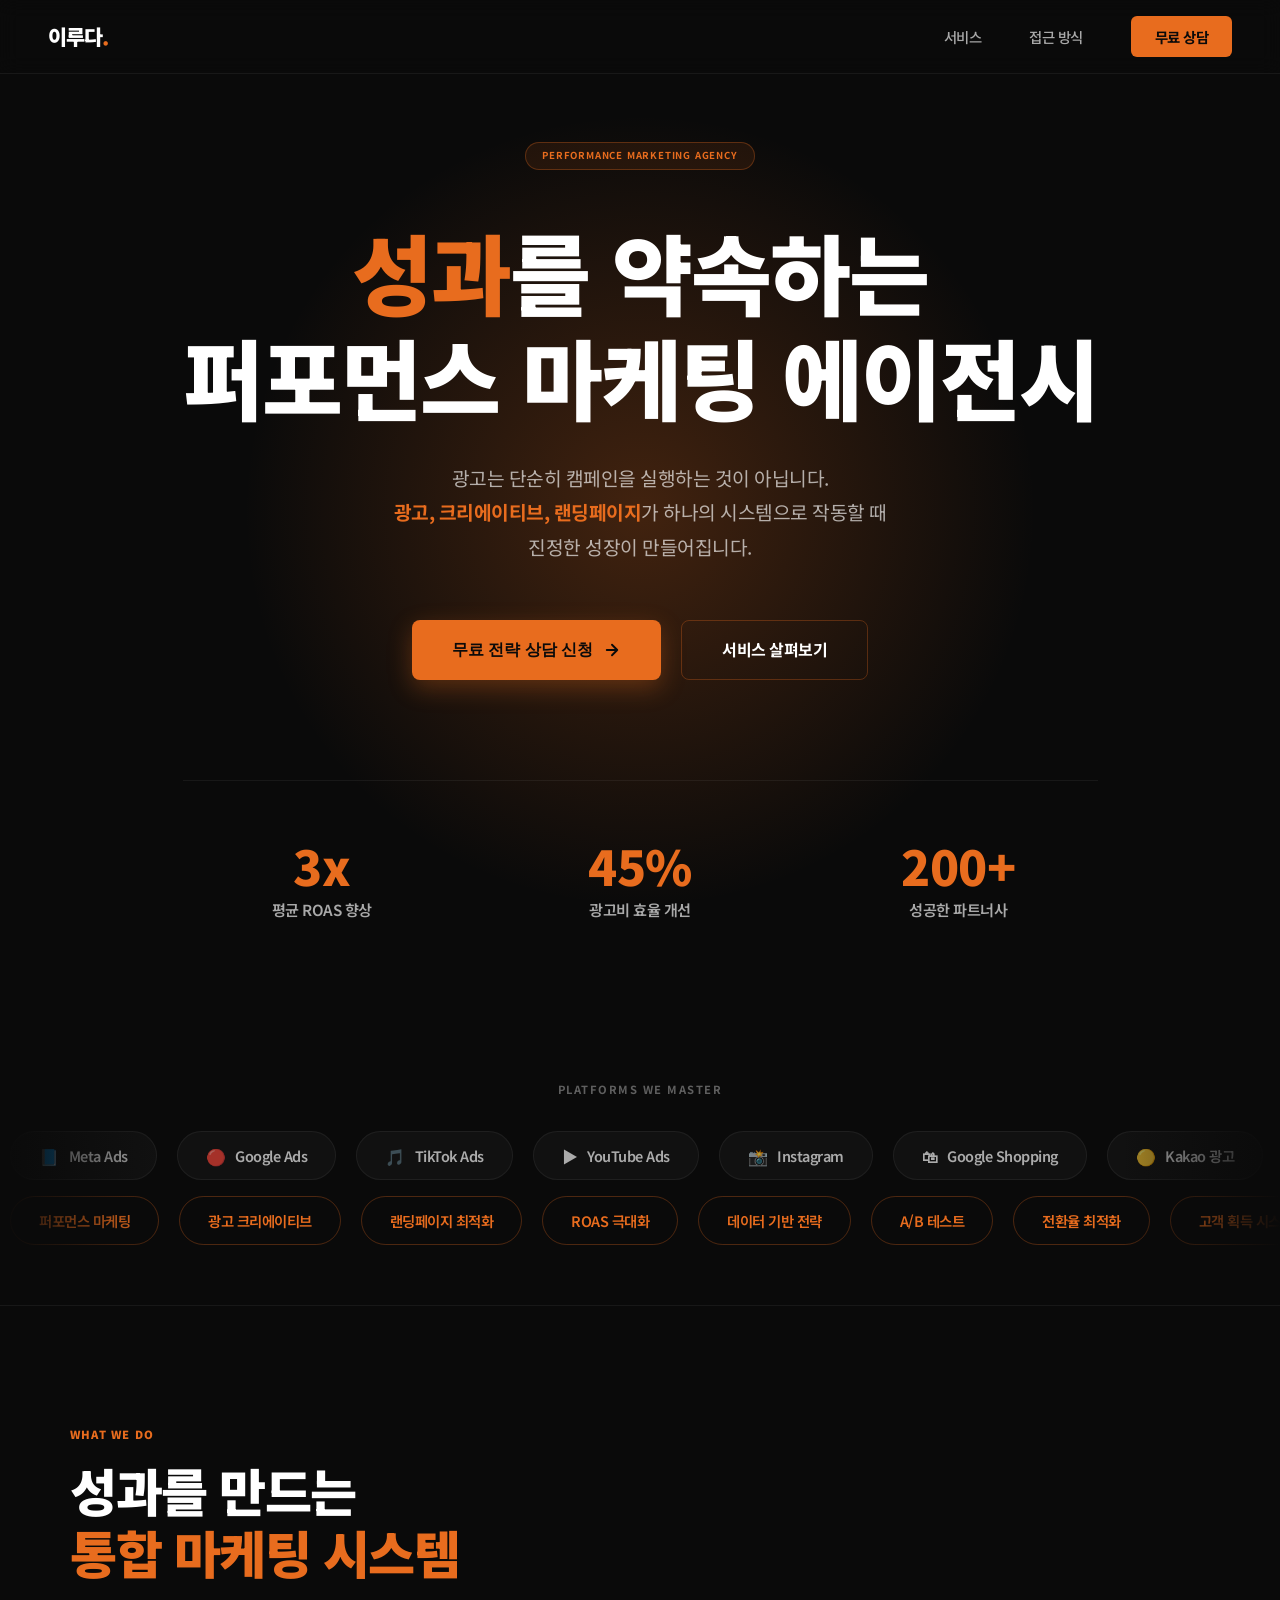
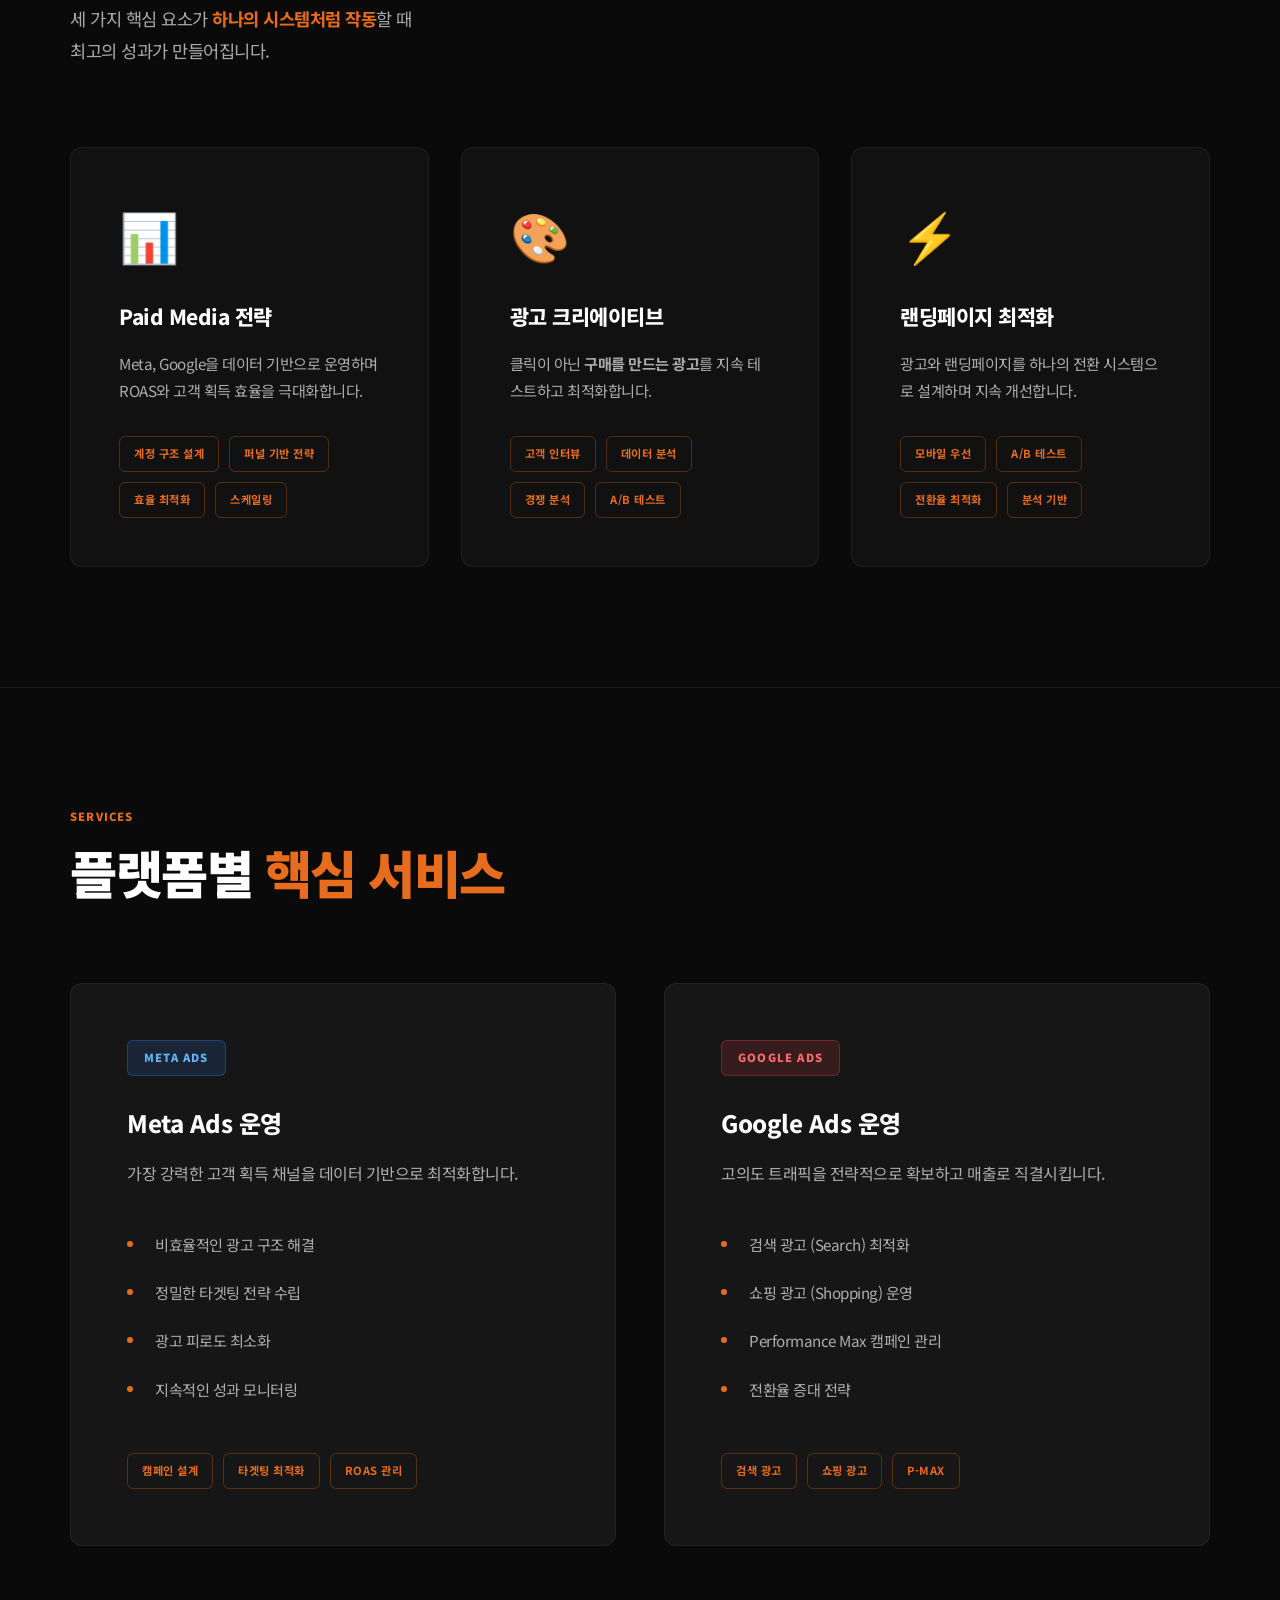
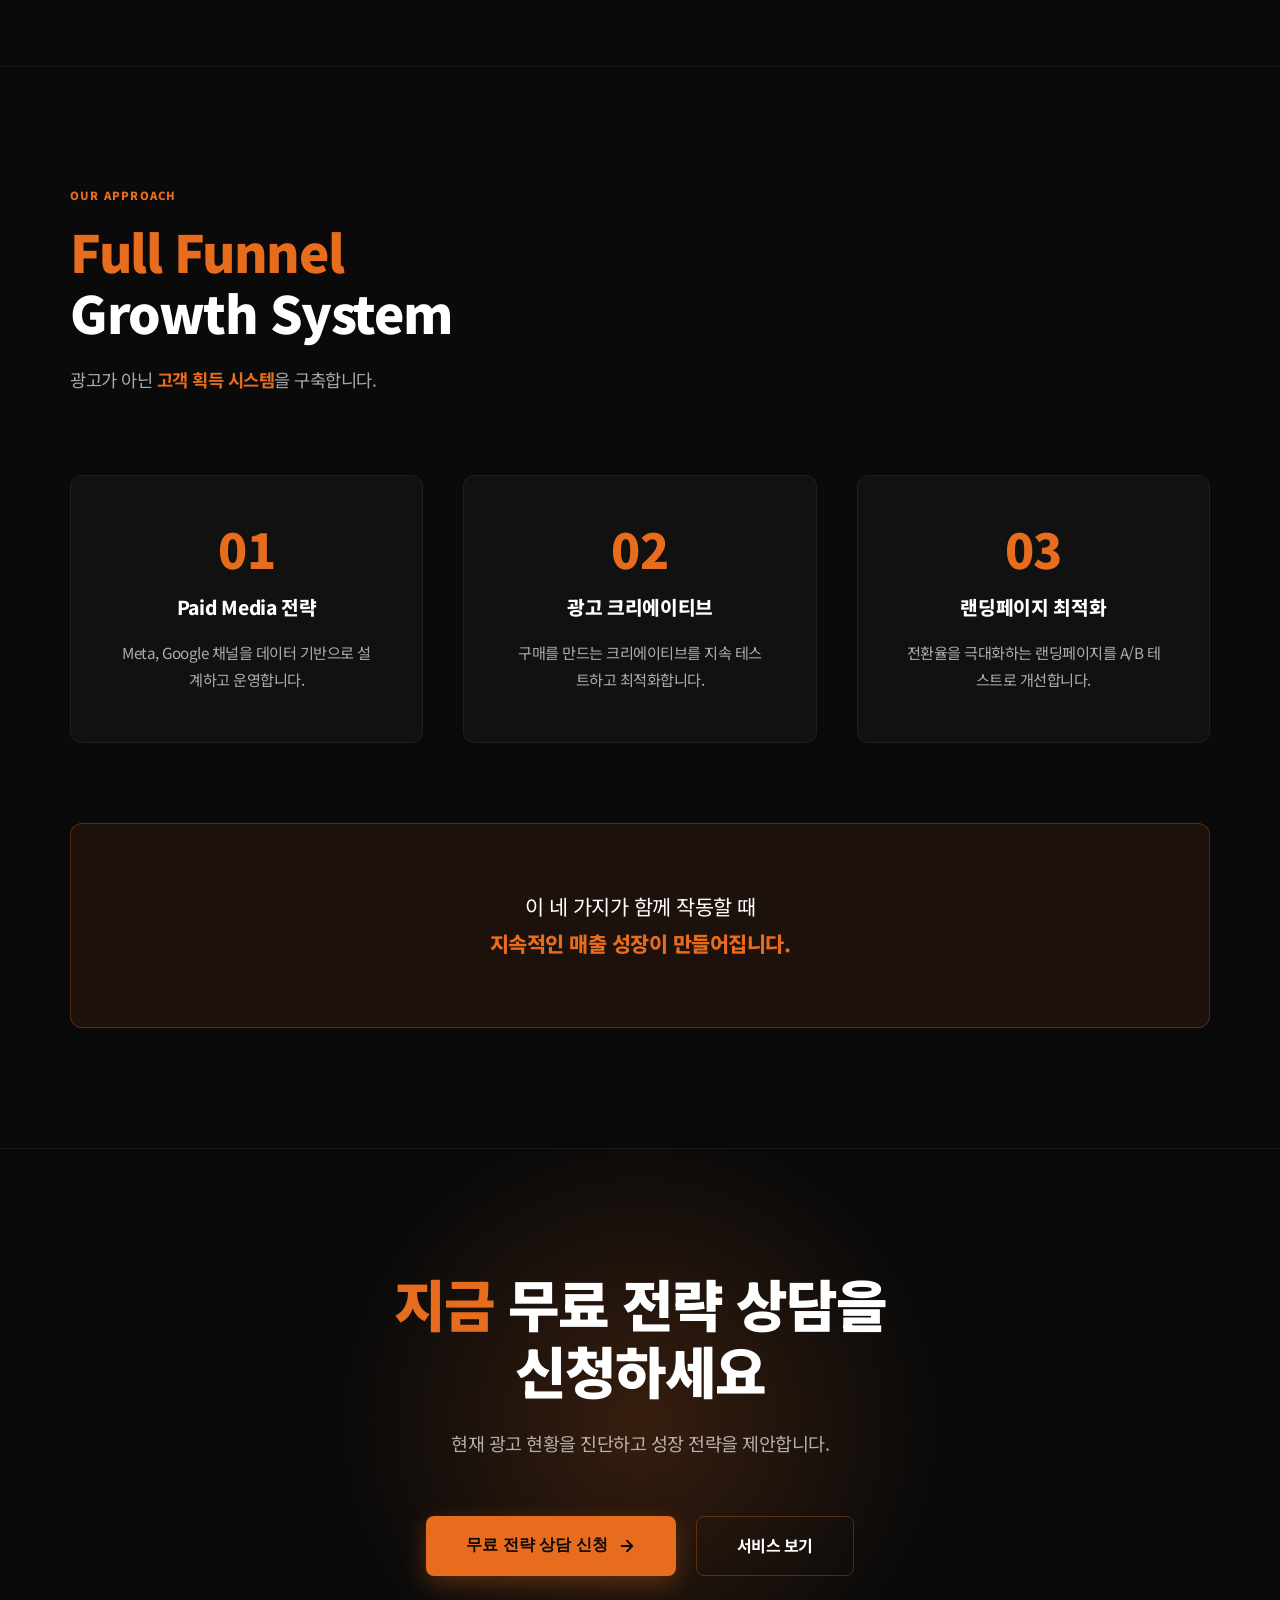
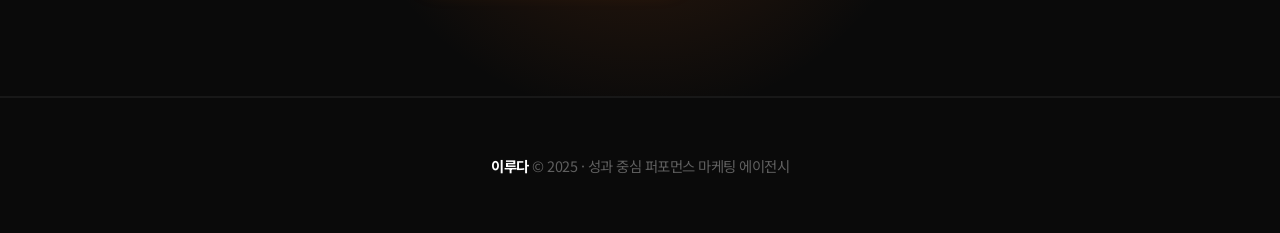
==== commit c4a5aaf3: "히어로 하단 무한 루프 마퀴 애니메이션 추가 (플랫폼 + 서비스 2줄) Co-Authored-By: Claude Sonnet 4.6 <noreply@anthropic.com>" ====
--- a/iruda-landing/index.html
+++ b/iruda-landing/index.html
@@ -788,6 +788,114 @@
       font-weight: 700;
     }
 
+    /* ========== MARQUEE SECTION ========== */
+    .marquee-section {
+      background: var(--bg);
+      padding: 60px 0;
+      overflow: hidden;
+      border-bottom: 1px solid var(--border);
+      position: relative;
+    }
+
+    .marquee-section::before,
+    .marquee-section::after {
+      content: '';
+      position: absolute;
+      top: 0;
+      bottom: 0;
+      width: 160px;
+      z-index: 2;
+      pointer-events: none;
+    }
+
+    .marquee-section::before {
+      left: 0;
+      background: linear-gradient(to right, var(--bg), transparent);
+    }
+
+    .marquee-section::after {
+      right: 0;
+      background: linear-gradient(to left, var(--bg), transparent);
+    }
+
+    .marquee-label {
+      text-align: center;
+      font-size: 0.7rem;
+      font-weight: 700;
+      letter-spacing: 1.5px;
+      text-transform: uppercase;
+      color: var(--text-dim);
+      margin-bottom: 32px;
+    }
+
+    .marquee-track {
+      overflow: hidden;
+      margin-bottom: 16px;
+    }
+
+    .marquee-track:last-child {
+      margin-bottom: 0;
+    }
+
+    .marquee-inner {
+      display: flex;
+      width: max-content;
+    }
+
+    .marquee-left {
+      animation: marqueeLeft 30s linear infinite;
+    }
+
+    .marquee-right {
+      animation: marqueeRight 30s linear infinite;
+    }
+
+    @keyframes marqueeLeft {
+      from { transform: translateX(0); }
+      to   { transform: translateX(-50%); }
+    }
+
+    @keyframes marqueeRight {
+      from { transform: translateX(-50%); }
+      to   { transform: translateX(0); }
+    }
+
+    .marquee-item {
+      display: inline-flex;
+      align-items: center;
+      gap: 10px;
+      padding: 12px 28px;
+      margin: 0 10px;
+      background: var(--bg-card);
+      border: 1px solid var(--border);
+      border-radius: 100px;
+      font-size: 0.9rem;
+      font-weight: 600;
+      color: var(--text-muted);
+      white-space: nowrap;
+      transition: border-color 0.3s, color 0.3s;
+    }
+
+    .marquee-item:hover {
+      border-color: var(--border-accent);
+      color: var(--text);
+    }
+
+    .marquee-item--alt {
+      background: transparent;
+      border-color: var(--border-accent);
+      color: var(--accent);
+    }
+
+    .marquee-item--alt:hover {
+      background: rgba(232, 108, 30, 0.1);
+    }
+
+    .m-icon {
+      font-size: 1rem;
+      line-height: 1;
+    }
+
     /* ========== RESPONSIVE ========== */
     @media (max-width: 768px) {
       nav {
@@ -885,11 +993,11 @@
 <section class="hero">
   <div class="hero-inner">
     <div class="hero-badge">Performance Marketing Agency</div>
-    <h1><em>숫자로 증명하는</em><br />퍼포먼스 마케팅 에이전시</h1>
+    <h1><em>성과</em>를 약속하는<br />퍼포먼스 마케팅 에이전시</h1>
     <p class="hero-subtitle">
-      말이 아닌 데이터로 말합니다.<br />
-      <strong>광고, 크리에이티브, 랜딩페이지</strong>를 하나의 성장 엔진으로 연결해<br />
-      측정 가능한 결과를 만들어냅니다.
+      광고는 단순히 캠페인을 실행하는 것이 아닙니다.<br />
+      <strong>광고, 크리에이티브, 랜딩페이지</strong>가 하나의 시스템으로 작동할 때<br />
+      진정한 성장이 만들어집니다.
     </p>
     <div class="hero-buttons">
       <button onclick="openModal()" class="btn-primary">
@@ -914,6 +1022,57 @@
         <div class="stat-num">200+</div>
         <div class="stat-label">성공한 파트너사</div>
       </div>
+    </div>
+  </div>
+</section>
+
+<!-- MARQUEE SECTION -->
+<section class="marquee-section">
+  <p class="marquee-label">Platforms We Master</p>
+
+  <!-- Row 1: 왼쪽으로 이동 -->
+  <div class="marquee-track">
+    <div class="marquee-inner marquee-left">
+      <div class="marquee-item"><span class="m-icon">📘</span> Meta Ads</div>
+      <div class="marquee-item"><span class="m-icon">🔴</span> Google Ads</div>
+      <div class="marquee-item"><span class="m-icon">🎵</span> TikTok Ads</div>
+      <div class="marquee-item"><span class="m-icon">▶</span> YouTube Ads</div>
+      <div class="marquee-item"><span class="m-icon">📸</span> Instagram</div>
+      <div class="marquee-item"><span class="m-icon">🛍</span> Google Shopping</div>
+      <div class="marquee-item"><span class="m-icon">🟡</span> Kakao 광고</div>
+      <div class="marquee-item"><span class="m-icon">🟢</span> Naver 광고</div>
+      <!-- 무한 루프를 위한 복제 -->
+      <div class="marquee-item"><span class="m-icon">📘</span> Meta Ads</div>
+      <div class="marquee-item"><span class="m-icon">🔴</span> Google Ads</div>
+      <div class="marquee-item"><span class="m-icon">🎵</span> TikTok Ads</div>
+      <div class="marquee-item"><span class="m-icon">▶</span> YouTube Ads</div>
+      <div class="marquee-item"><span class="m-icon">📸</span> Instagram</div>
+      <div class="marquee-item"><span class="m-icon">🛍</span> Google Shopping</div>
+      <div class="marquee-item"><span class="m-icon">🟡</span> Kakao 광고</div>
+      <div class="marquee-item"><span class="m-icon">🟢</span> Naver 광고</div>
+    </div>
+  </div>
+
+  <!-- Row 2: 오른쪽으로 이동 -->
+  <div class="marquee-track">
+    <div class="marquee-inner marquee-right">
+      <div class="marquee-item marquee-item--alt">퍼포먼스 마케팅</div>
+      <div class="marquee-item marquee-item--alt">광고 크리에이티브</div>
+      <div class="marquee-item marquee-item--alt">랜딩페이지 최적화</div>
+      <div class="marquee-item marquee-item--alt">ROAS 극대화</div>
+      <div class="marquee-item marquee-item--alt">데이터 기반 전략</div>
+      <div class="marquee-item marquee-item--alt">A/B 테스트</div>
+      <div class="marquee-item marquee-item--alt">전환율 최적화</div>
+      <div class="marquee-item marquee-item--alt">고객 획득 시스템</div>
+      <!-- 복제 -->
+      <div class="marquee-item marquee-item--alt">퍼포먼스 마케팅</div>
+      <div class="marquee-item marquee-item--alt">광고 크리에이티브</div>
+      <div class="marquee-item marquee-item--alt">랜딩페이지 최적화</div>
+      <div class="marquee-item marquee-item--alt">ROAS 극대화</div>
+      <div class="marquee-item marquee-item--alt">데이터 기반 전략</div>
+      <div class="marquee-item marquee-item--alt">A/B 테스트</div>
+      <div class="marquee-item marquee-item--alt">전환율 최적화</div>
+      <div class="marquee-item marquee-item--alt">고객 획득 시스템</div>
     </div>
   </div>
 </section>
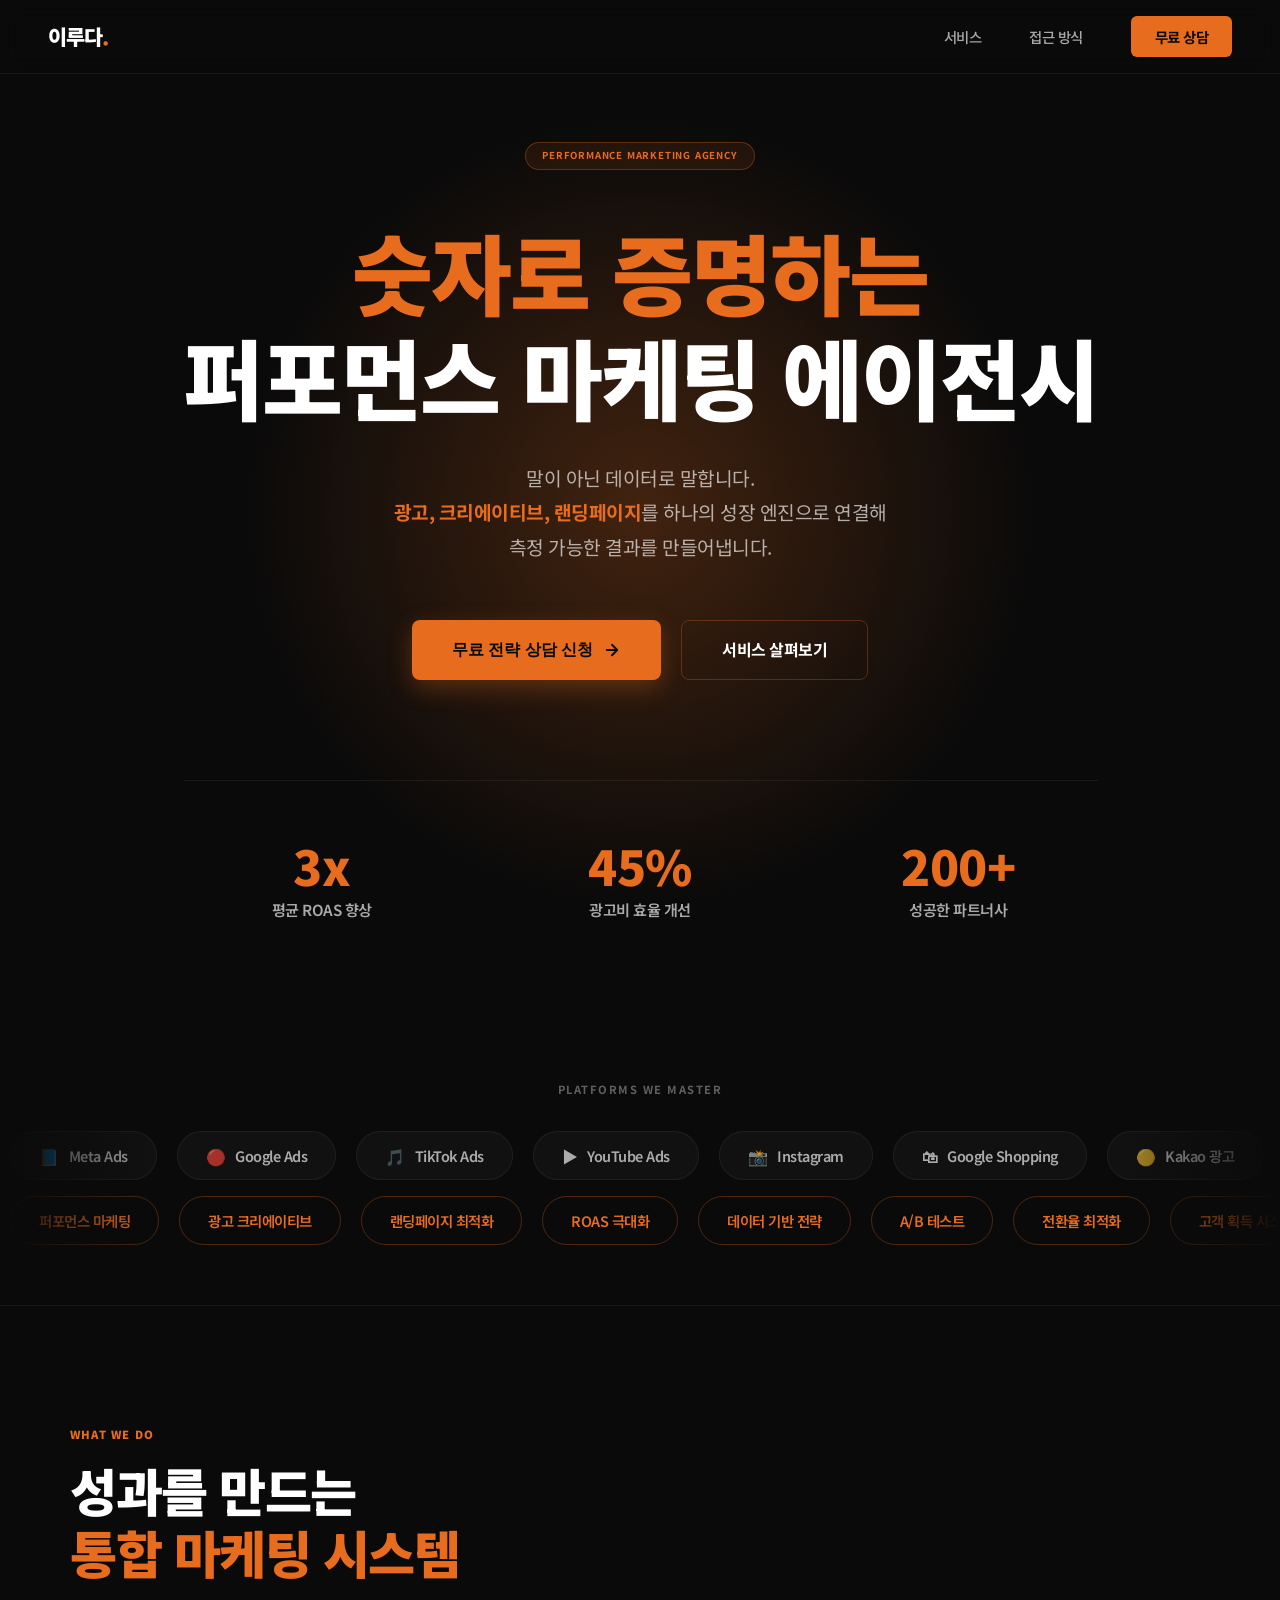
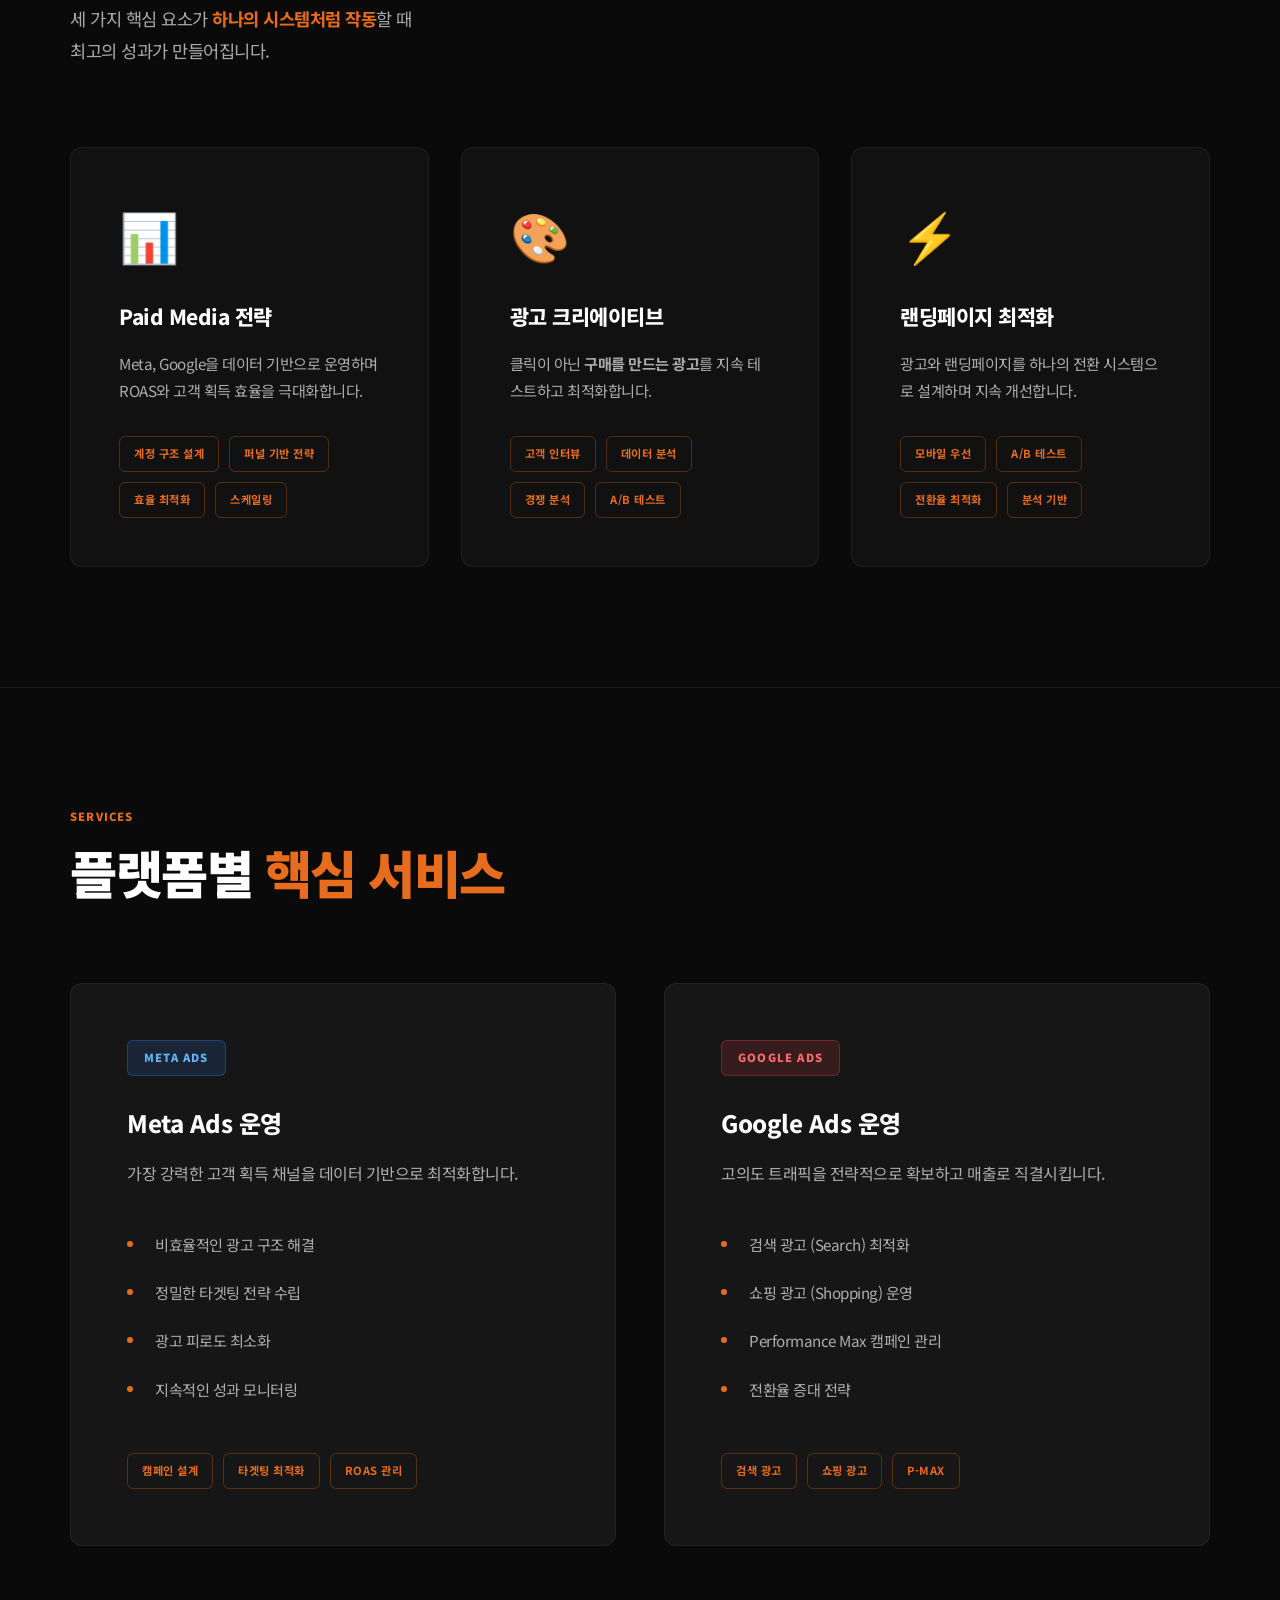
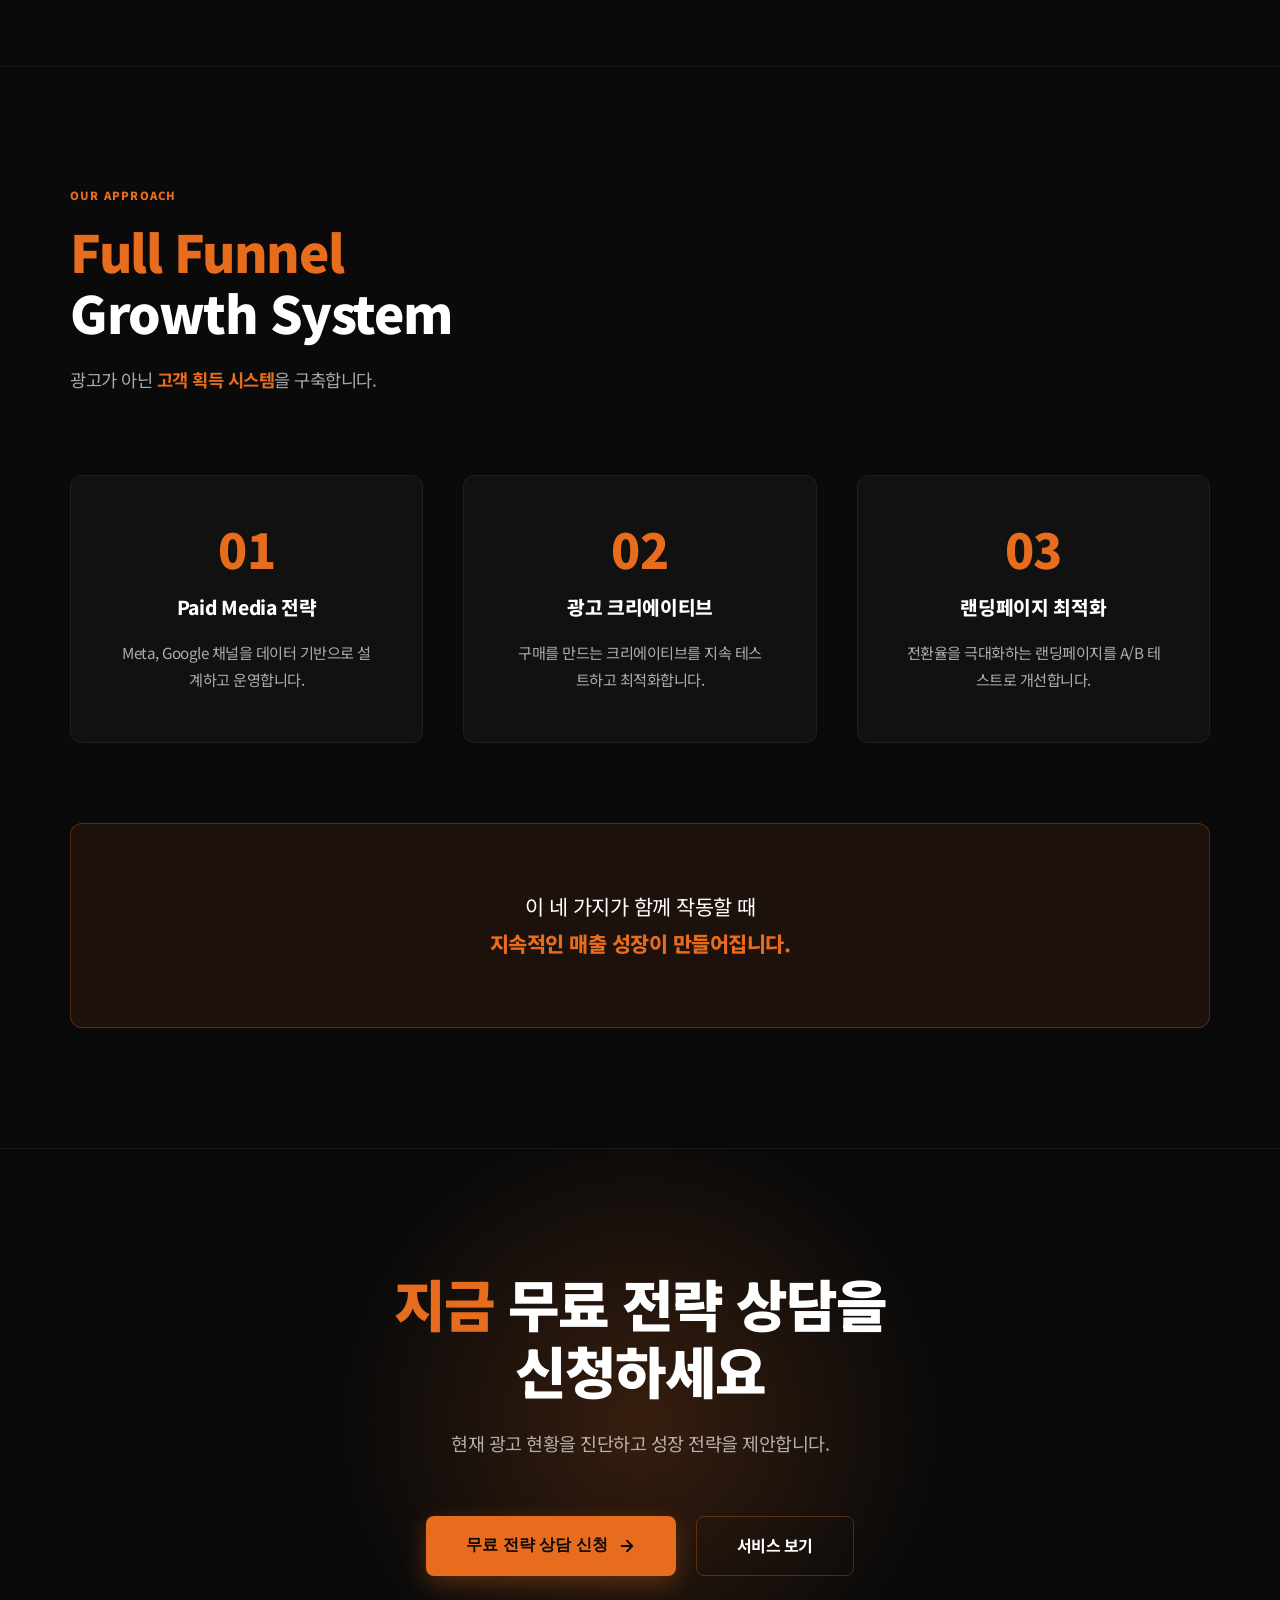
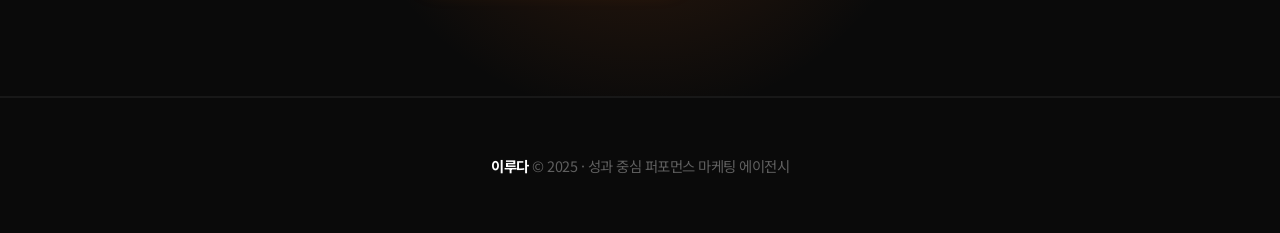
==== commit 25b94a18: "Merge branch 'landing-best'" ====
--- a/iruda-landing/index.html
+++ b/iruda-landing/index.html
@@ -993,11 +993,11 @@
 <section class="hero">
   <div class="hero-inner">
     <div class="hero-badge">Performance Marketing Agency</div>
-    <h1><em>성과</em>를 약속하는<br />퍼포먼스 마케팅 에이전시</h1>
+    <h1><em>숫자로 증명하는</em><br />퍼포먼스 마케팅 에이전시</h1>
     <p class="hero-subtitle">
-      광고는 단순히 캠페인을 실행하는 것이 아닙니다.<br />
-      <strong>광고, 크리에이티브, 랜딩페이지</strong>가 하나의 시스템으로 작동할 때<br />
-      진정한 성장이 만들어집니다.
+      말이 아닌 데이터로 말합니다.<br />
+      <strong>광고, 크리에이티브, 랜딩페이지</strong>를 하나의 성장 엔진으로 연결해<br />
+      측정 가능한 결과를 만들어냅니다.
     </p>
     <div class="hero-buttons">
       <button onclick="openModal()" class="btn-primary">
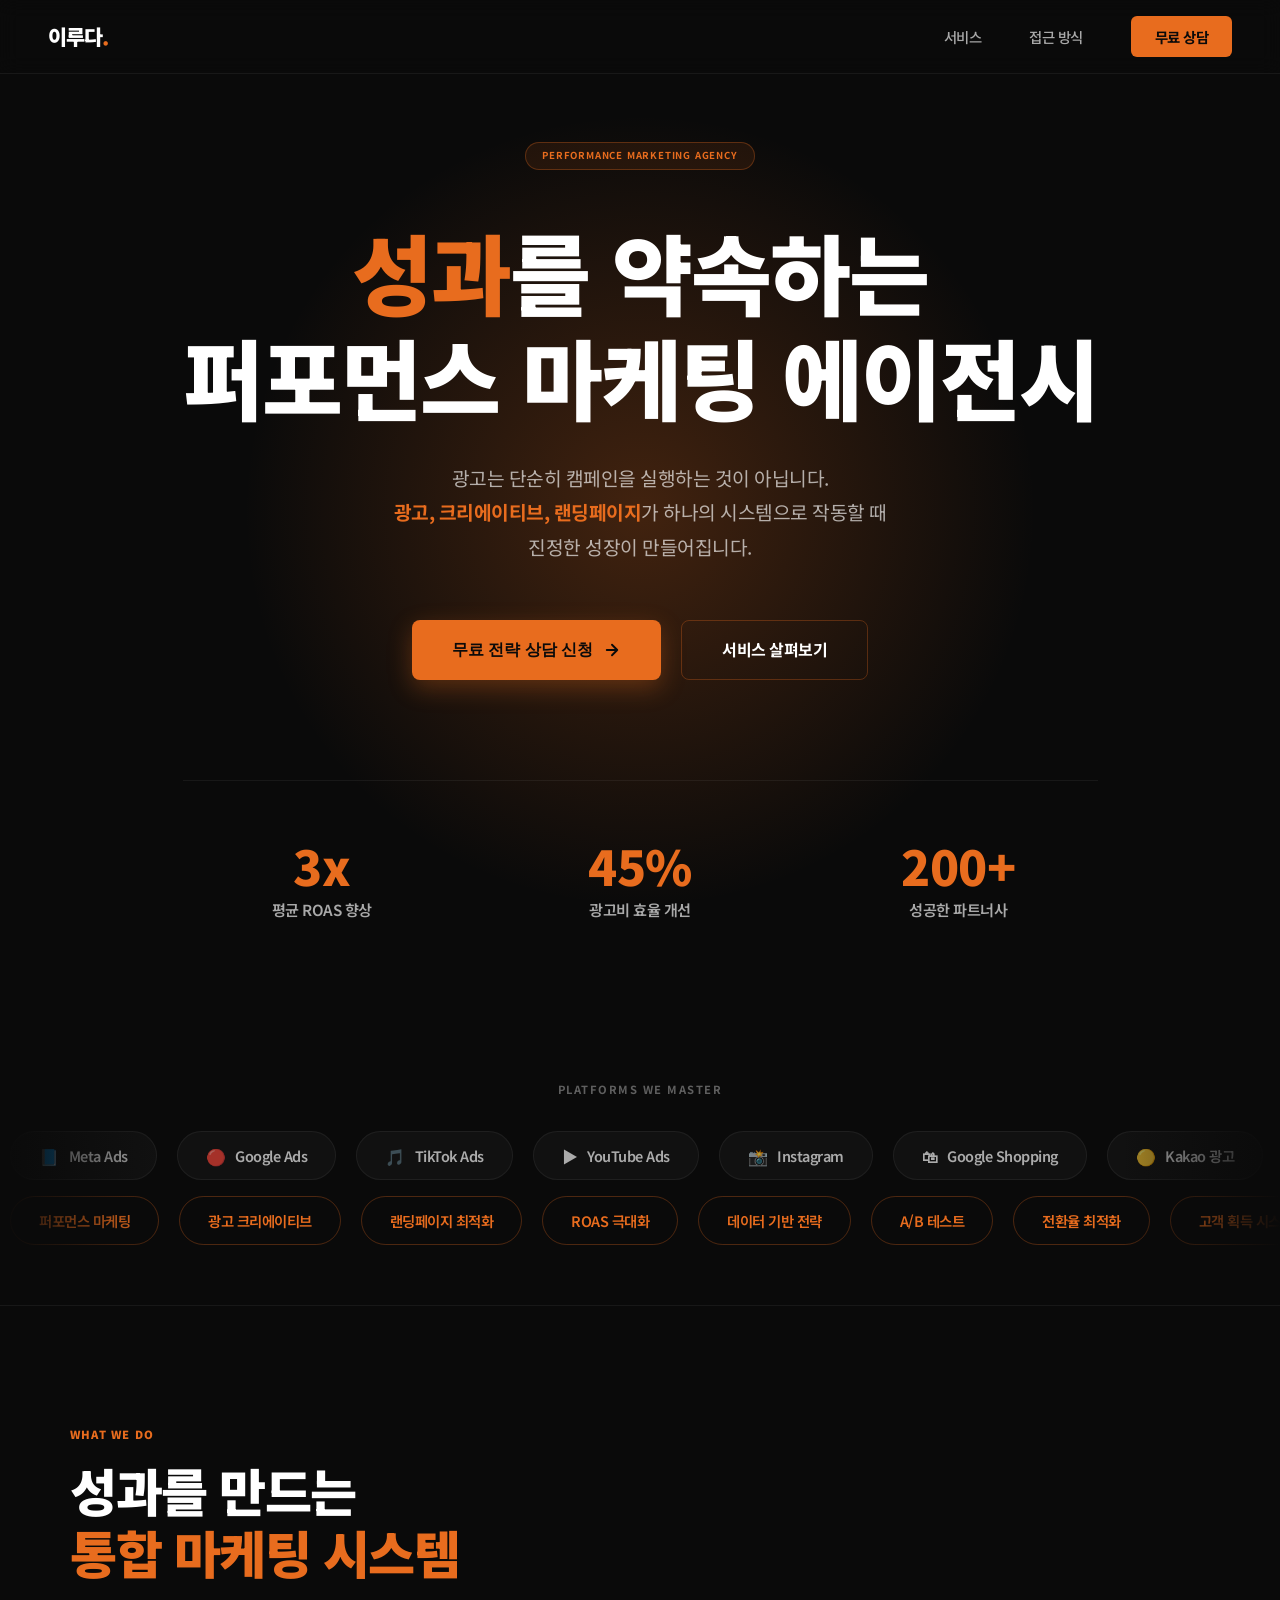
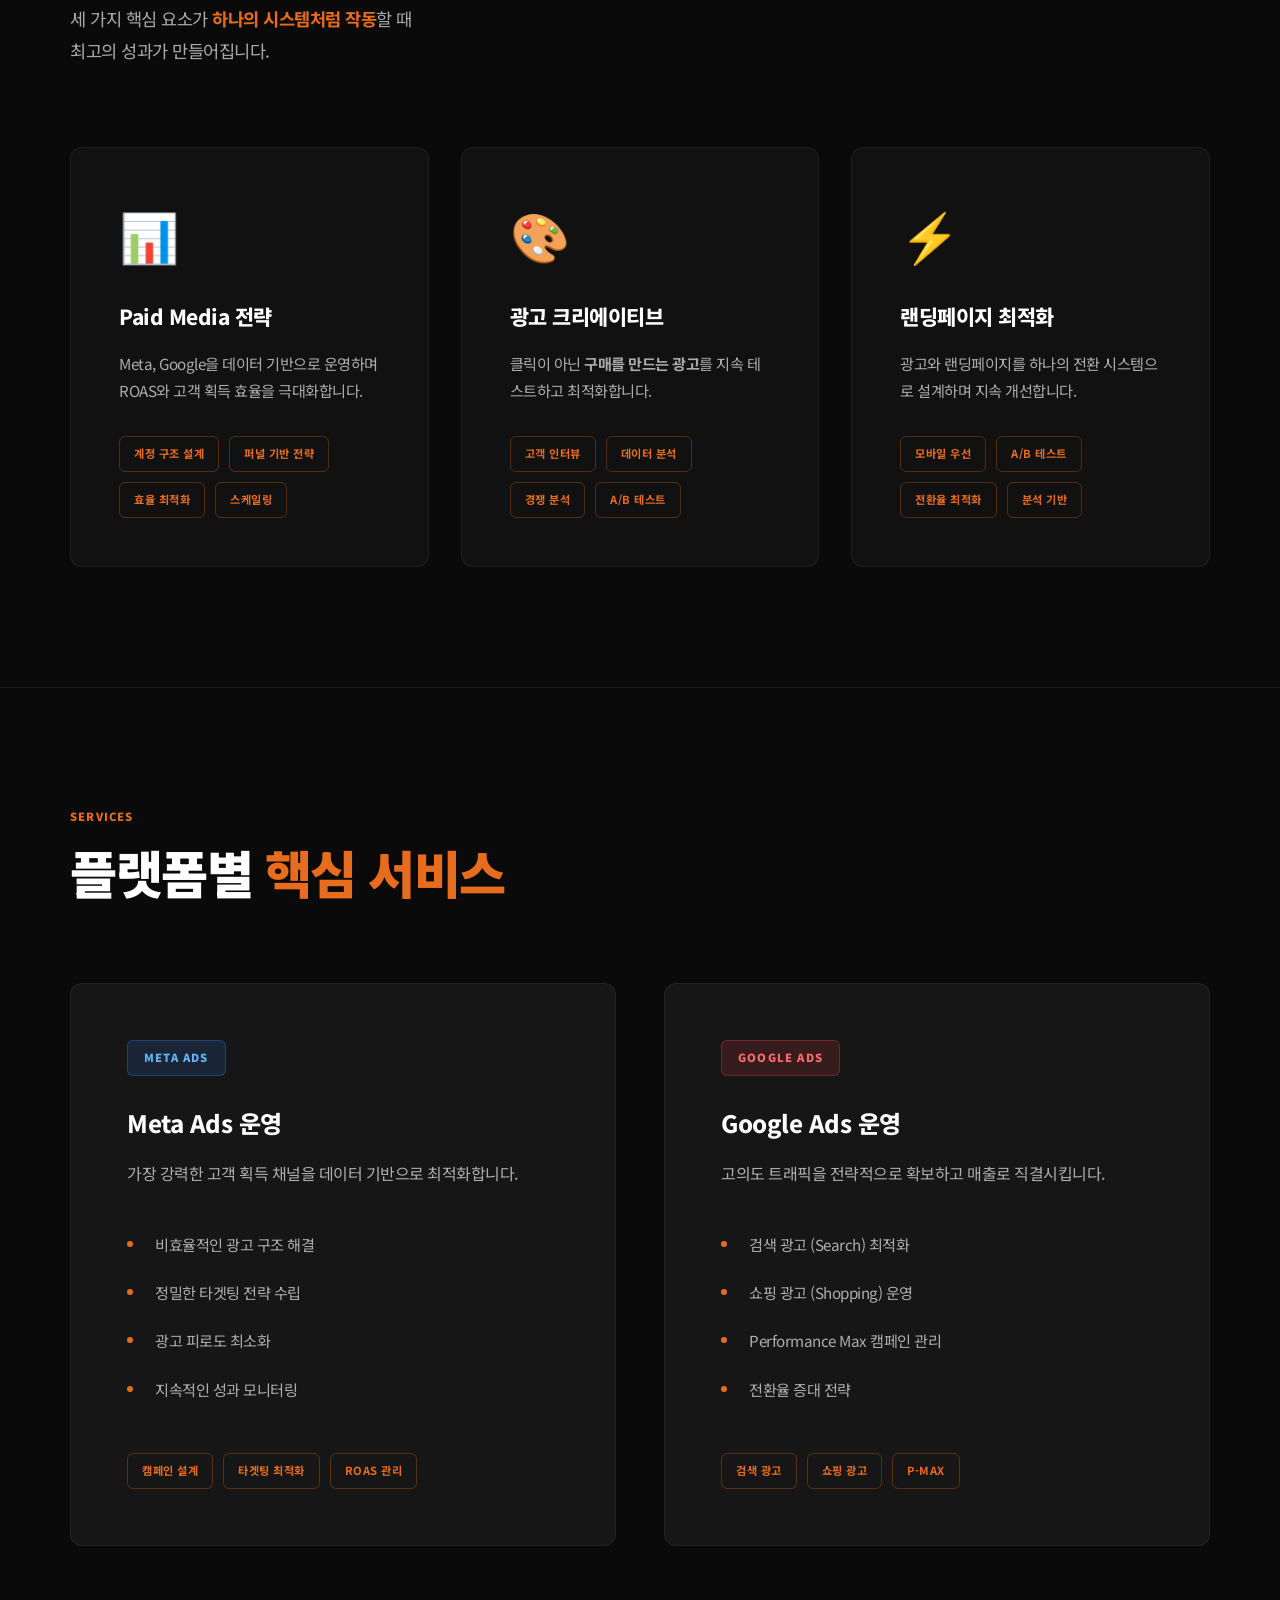
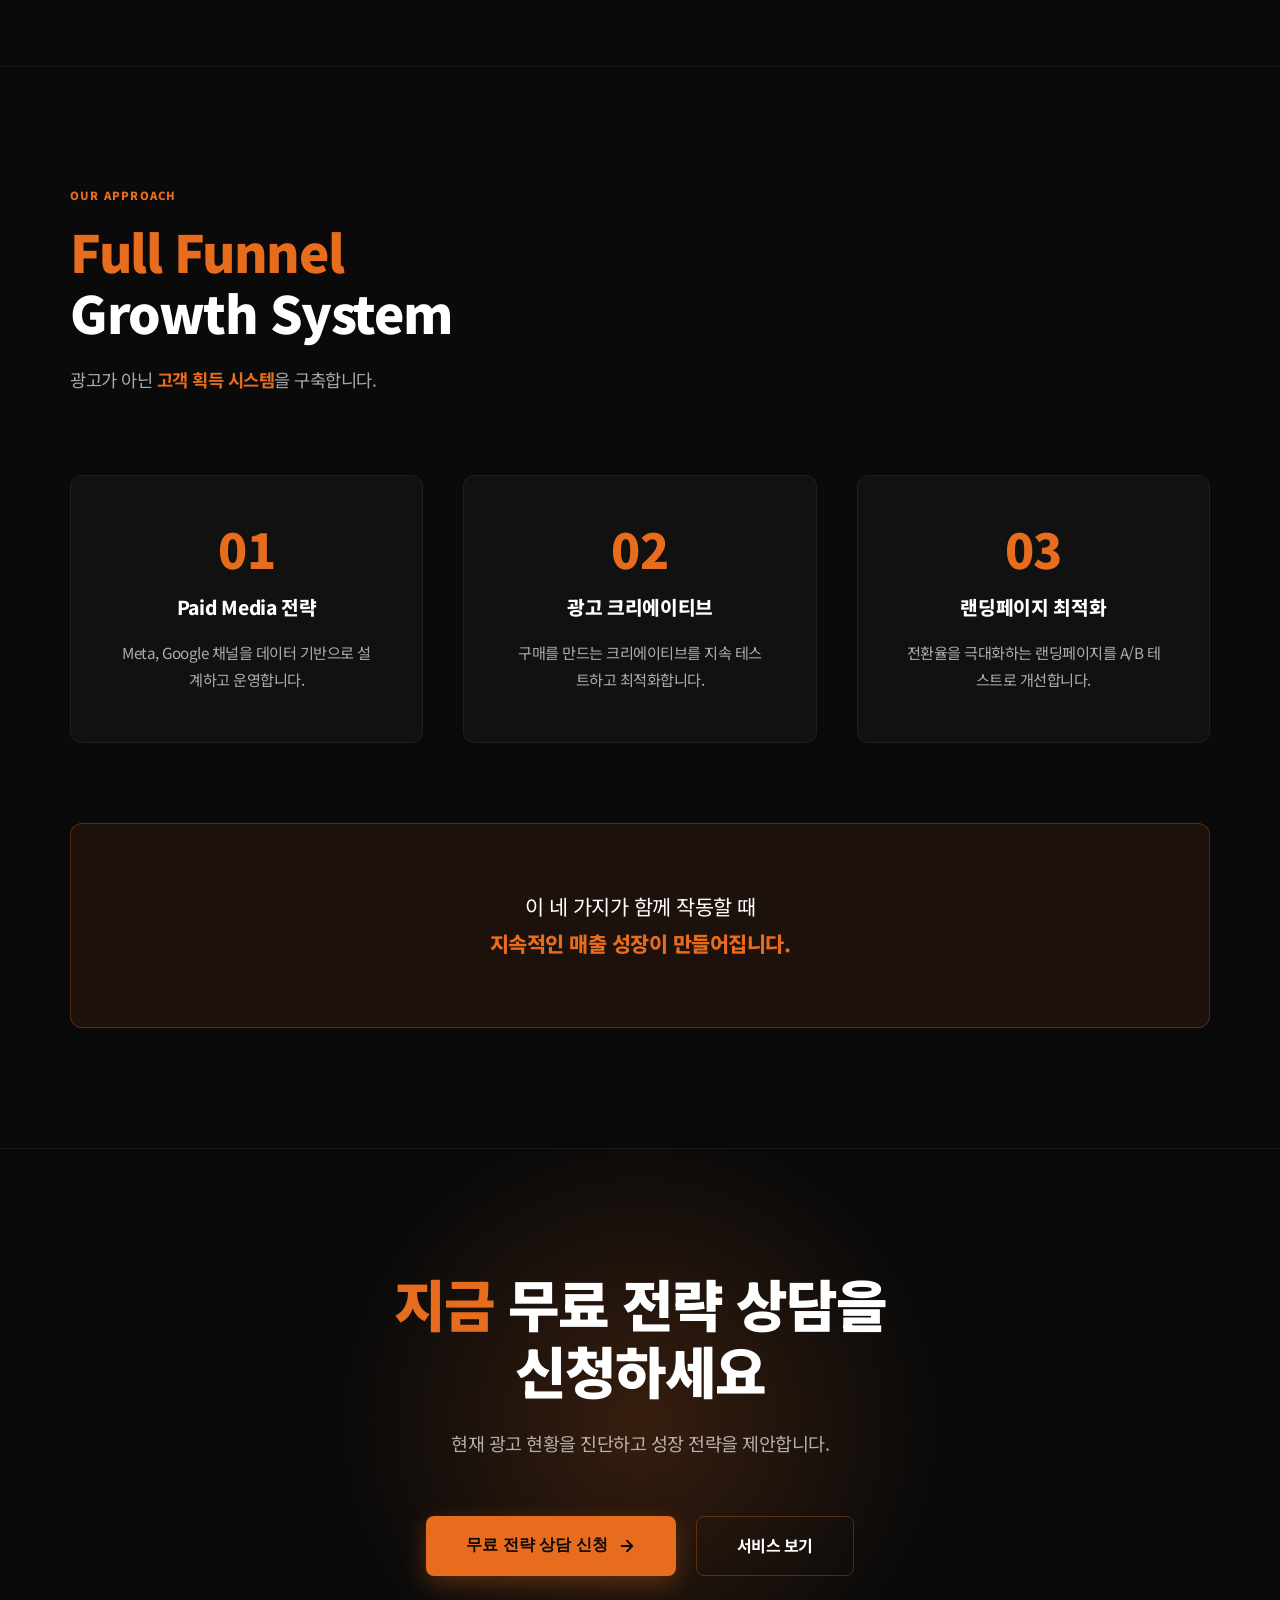
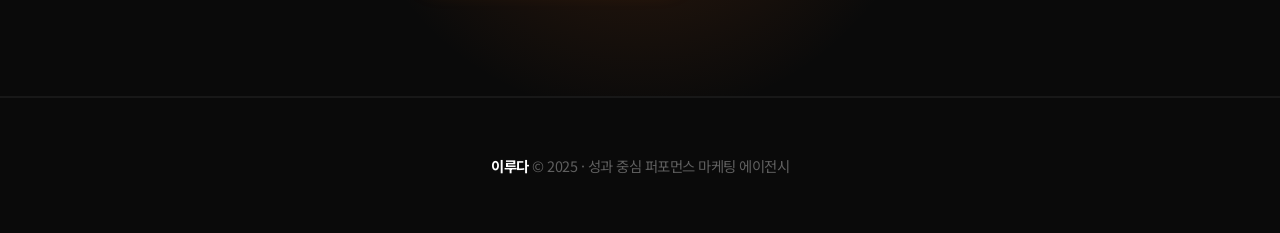
==== commit 4e803153: "OG 태그 및 썸네일 이미지 추가 (링크 공유 미리보기) Co-Authored-By: Claude Sonnet 4.6 <noreply@anthropic.com>" ====
--- a/iruda-landing/index.html
+++ b/iruda-landing/index.html
@@ -4,6 +4,21 @@
   <meta charset="UTF-8" />
   <meta name="viewport" content="width=device-width, initial-scale=1.0" />
   <title>이루다 | 성과 중심 퍼포먼스 마케팅 에이전시</title>
+
+  <!-- OG Tags (링크 공유 썸네일) -->
+  <meta property="og:type"        content="website" />
+  <meta property="og:title"       content="이루다 | 성과 중심 퍼포먼스 마케팅 에이전시" />
+  <meta property="og:description" content="광고, 크리에이티브, 랜딩페이지가 하나의 시스템으로 작동할 때 진정한 성장이 만들어집니다." />
+  <meta property="og:image"       content="https://iruda-landing.vercel.app/og-image.svg" />
+  <meta property="og:url"         content="https://iruda-landing.vercel.app" />
+  <meta property="og:site_name"   content="이루다" />
+
+  <!-- 트위터 카드 -->
+  <meta name="twitter:card"        content="summary_large_image" />
+  <meta name="twitter:title"       content="이루다 | 성과 중심 퍼포먼스 마케팅 에이전시" />
+  <meta name="twitter:description" content="광고, 크리에이티브, 랜딩페이지가 하나의 시스템으로 작동할 때 진정한 성장이 만들어집니다." />
+  <meta name="twitter:image"       content="https://iruda-landing.vercel.app/og-image.svg" />
+
   <link rel="preconnect" href="https://fonts.googleapis.com">
   <link rel="preconnect" href="https://fonts.gstatic.com" crossorigin>
   <link href="https://fonts.googleapis.com/css2?family=Noto+Sans+KR:wght@400;500;600;700;800;900&display=swap" rel="stylesheet">
@@ -993,11 +1008,11 @@
 <section class="hero">
   <div class="hero-inner">
     <div class="hero-badge">Performance Marketing Agency</div>
-    <h1><em>숫자로 증명하는</em><br />퍼포먼스 마케팅 에이전시</h1>
+    <h1><em>성과</em>를 약속하는<br />퍼포먼스 마케팅 에이전시</h1>
     <p class="hero-subtitle">
-      말이 아닌 데이터로 말합니다.<br />
-      <strong>광고, 크리에이티브, 랜딩페이지</strong>를 하나의 성장 엔진으로 연결해<br />
-      측정 가능한 결과를 만들어냅니다.
+      광고는 단순히 캠페인을 실행하는 것이 아닙니다.<br />
+      <strong>광고, 크리에이티브, 랜딩페이지</strong>가 하나의 시스템으로 작동할 때<br />
+      진정한 성장이 만들어집니다.
     </p>
     <div class="hero-buttons">
       <button onclick="openModal()" class="btn-primary">
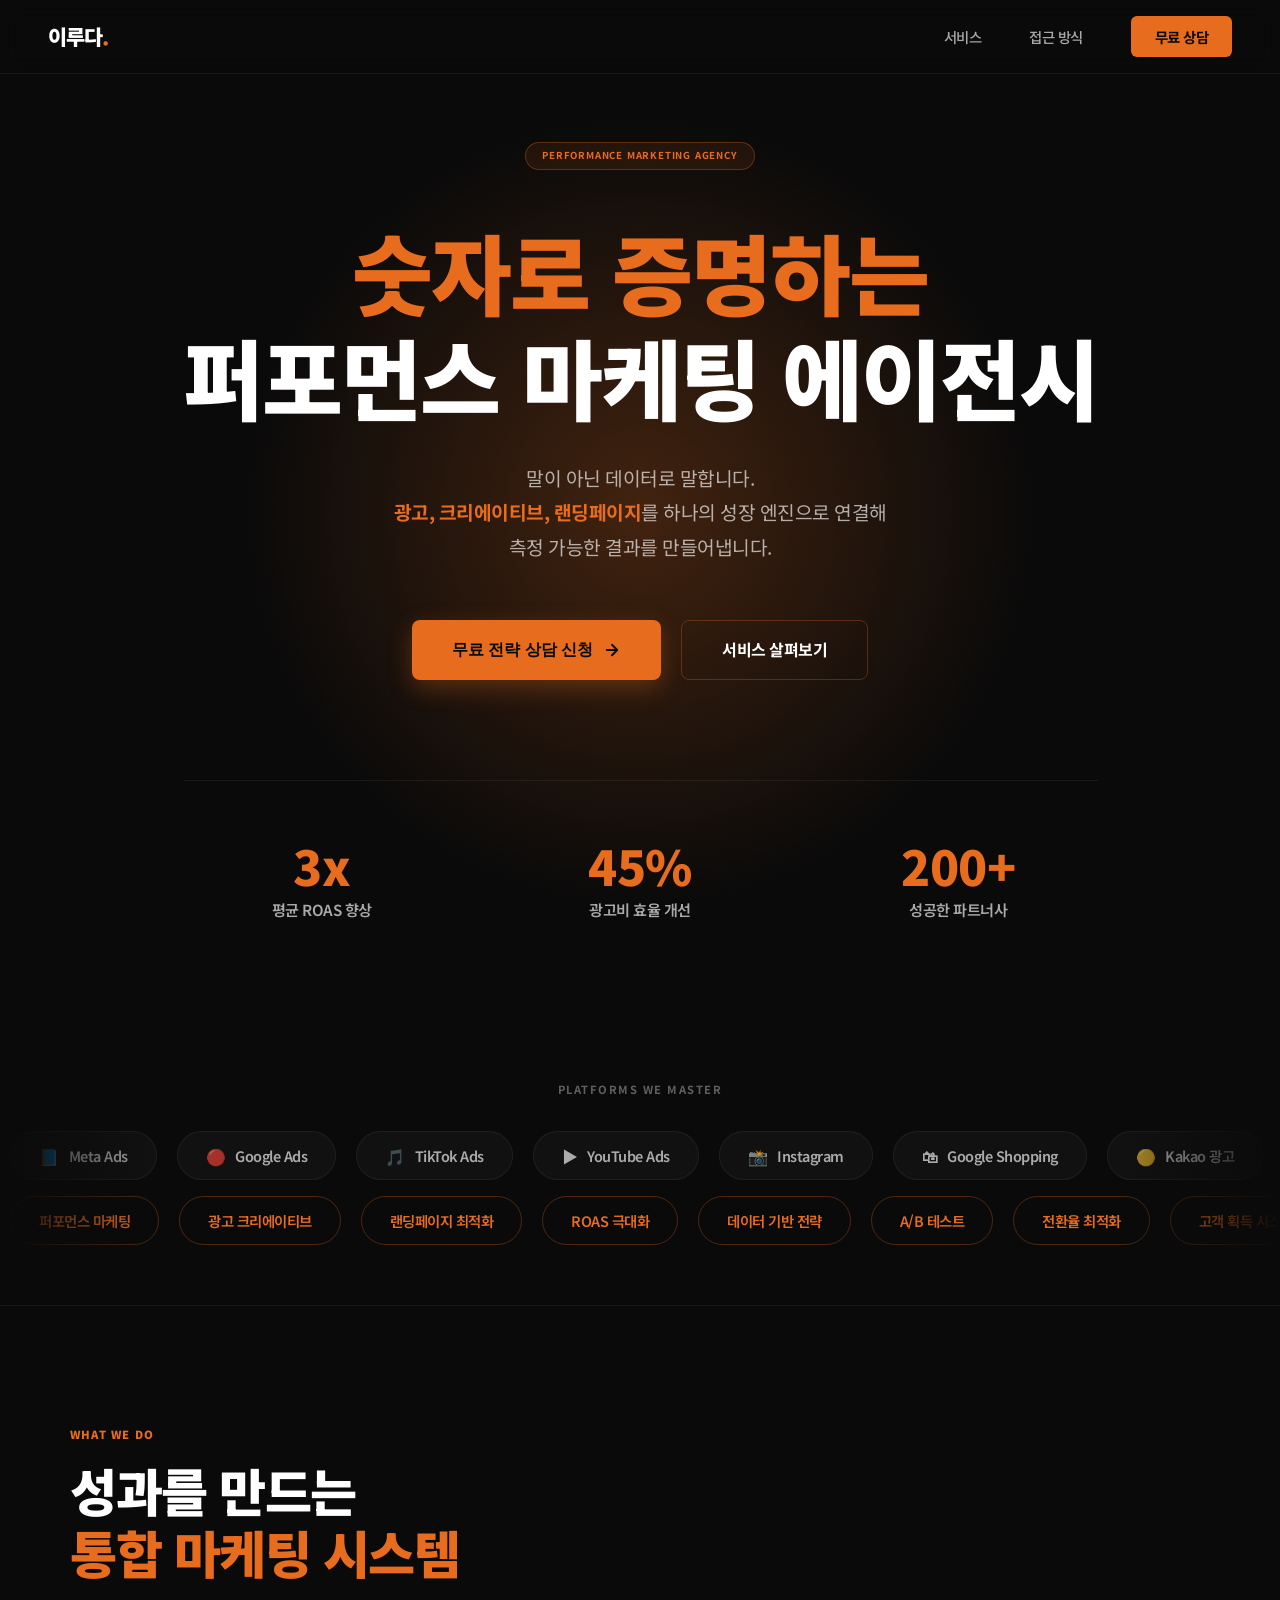
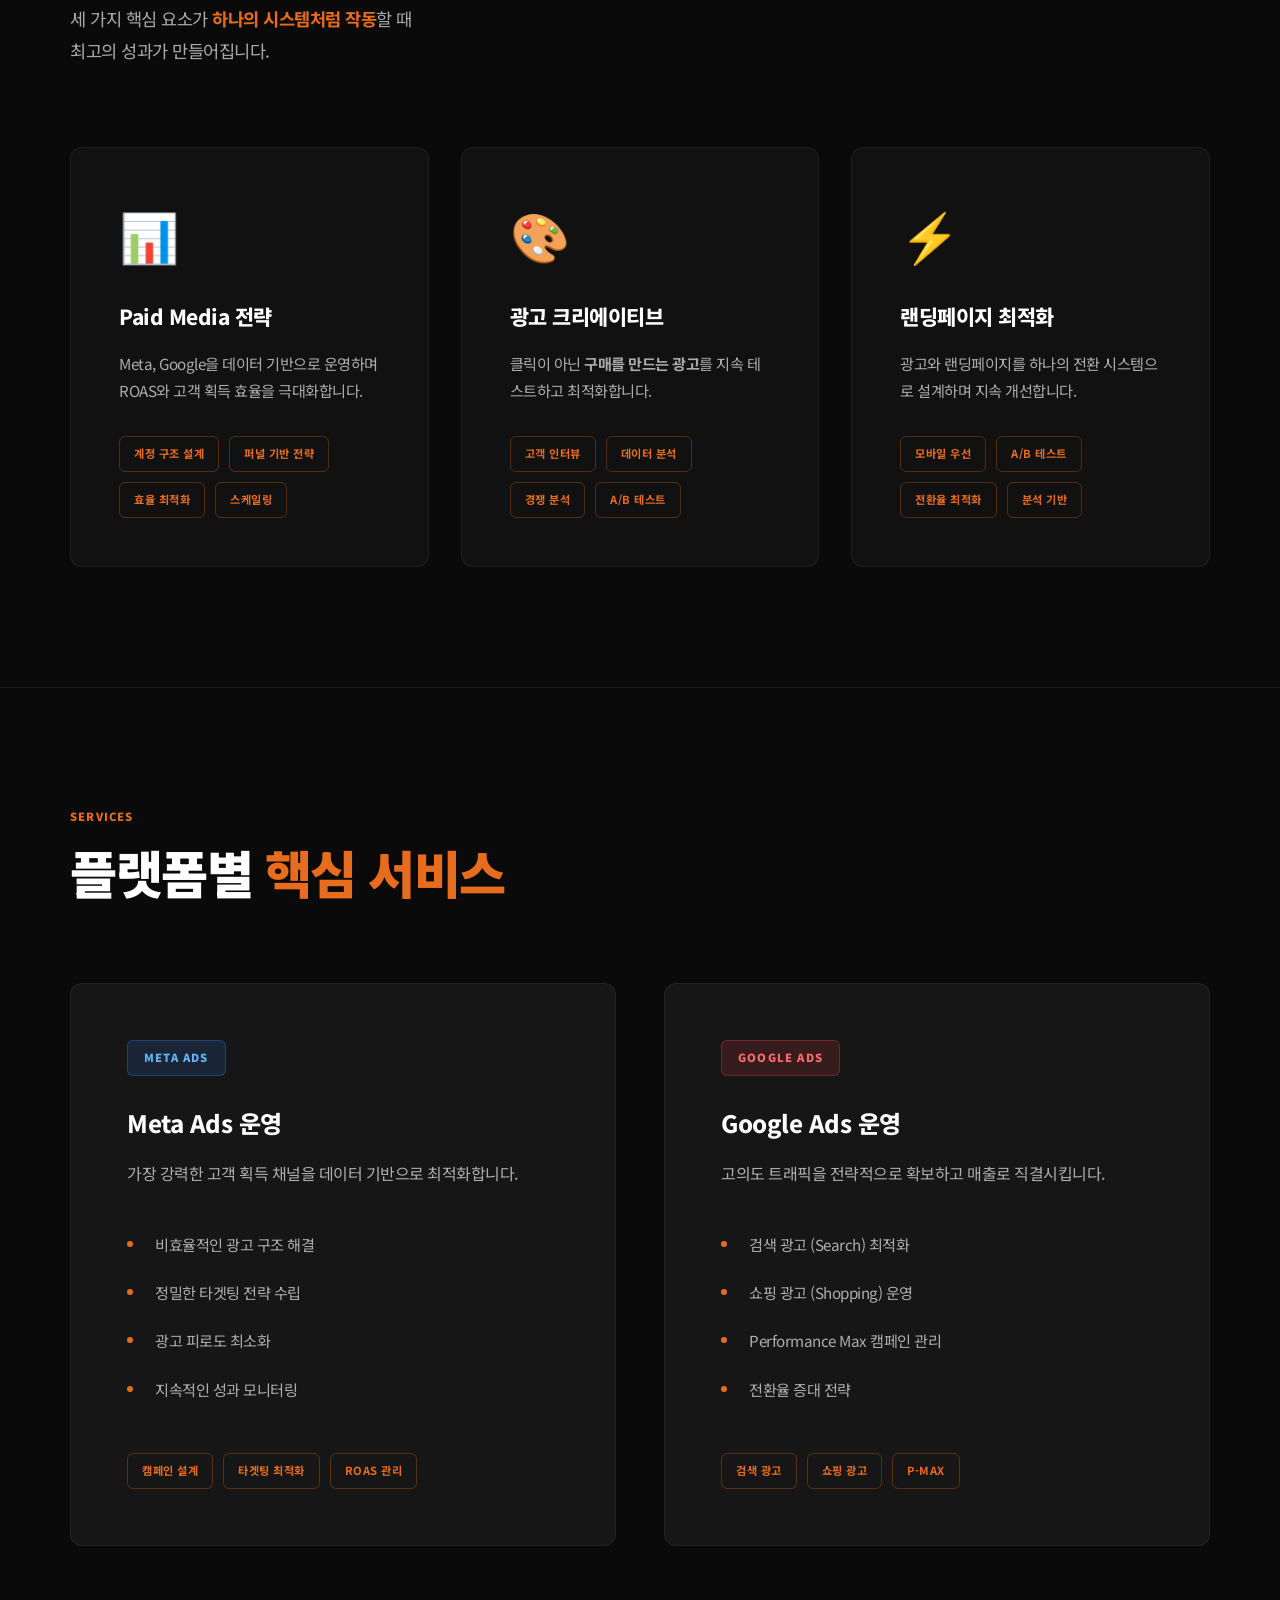
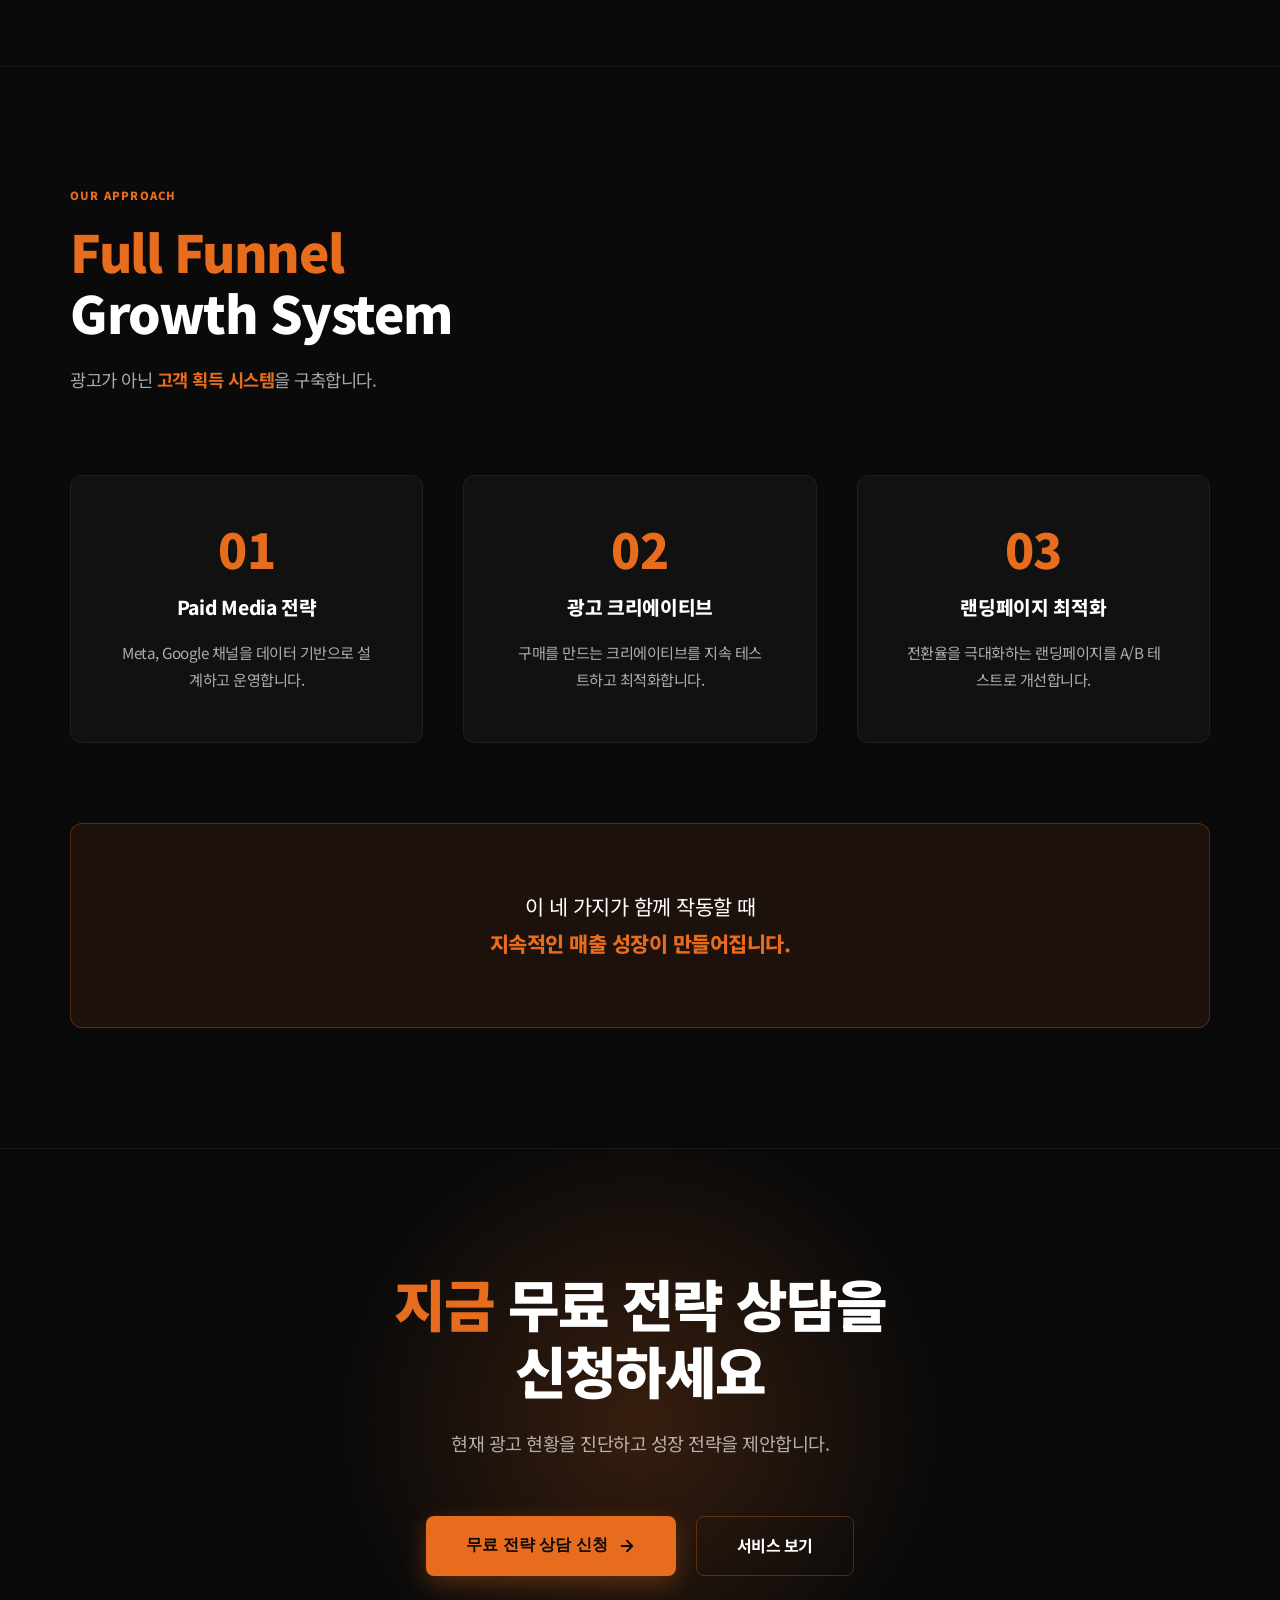
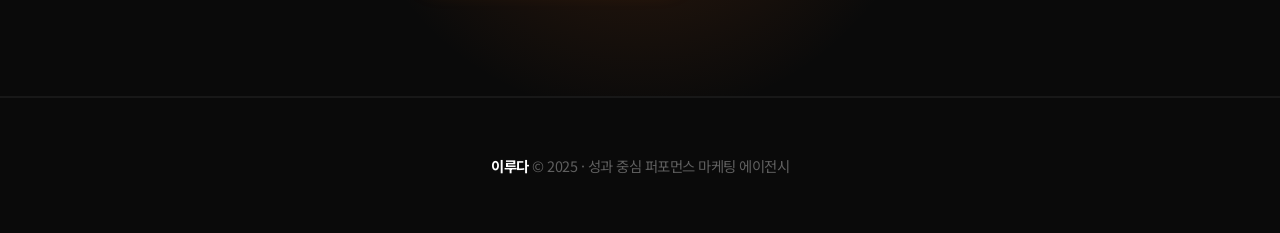
==== commit a0130acd: "Merge branch 'landing-best'" ====
--- a/iruda-landing/index.html
+++ b/iruda-landing/index.html
@@ -1008,11 +1008,11 @@
 <section class="hero">
   <div class="hero-inner">
     <div class="hero-badge">Performance Marketing Agency</div>
-    <h1><em>성과</em>를 약속하는<br />퍼포먼스 마케팅 에이전시</h1>
+    <h1><em>숫자로 증명하는</em><br />퍼포먼스 마케팅 에이전시</h1>
     <p class="hero-subtitle">
-      광고는 단순히 캠페인을 실행하는 것이 아닙니다.<br />
-      <strong>광고, 크리에이티브, 랜딩페이지</strong>가 하나의 시스템으로 작동할 때<br />
-      진정한 성장이 만들어집니다.
+      말이 아닌 데이터로 말합니다.<br />
+      <strong>광고, 크리에이티브, 랜딩페이지</strong>를 하나의 성장 엔진으로 연결해<br />
+      측정 가능한 결과를 만들어냅니다.
     </p>
     <div class="hero-buttons">
       <button onclick="openModal()" class="btn-primary">
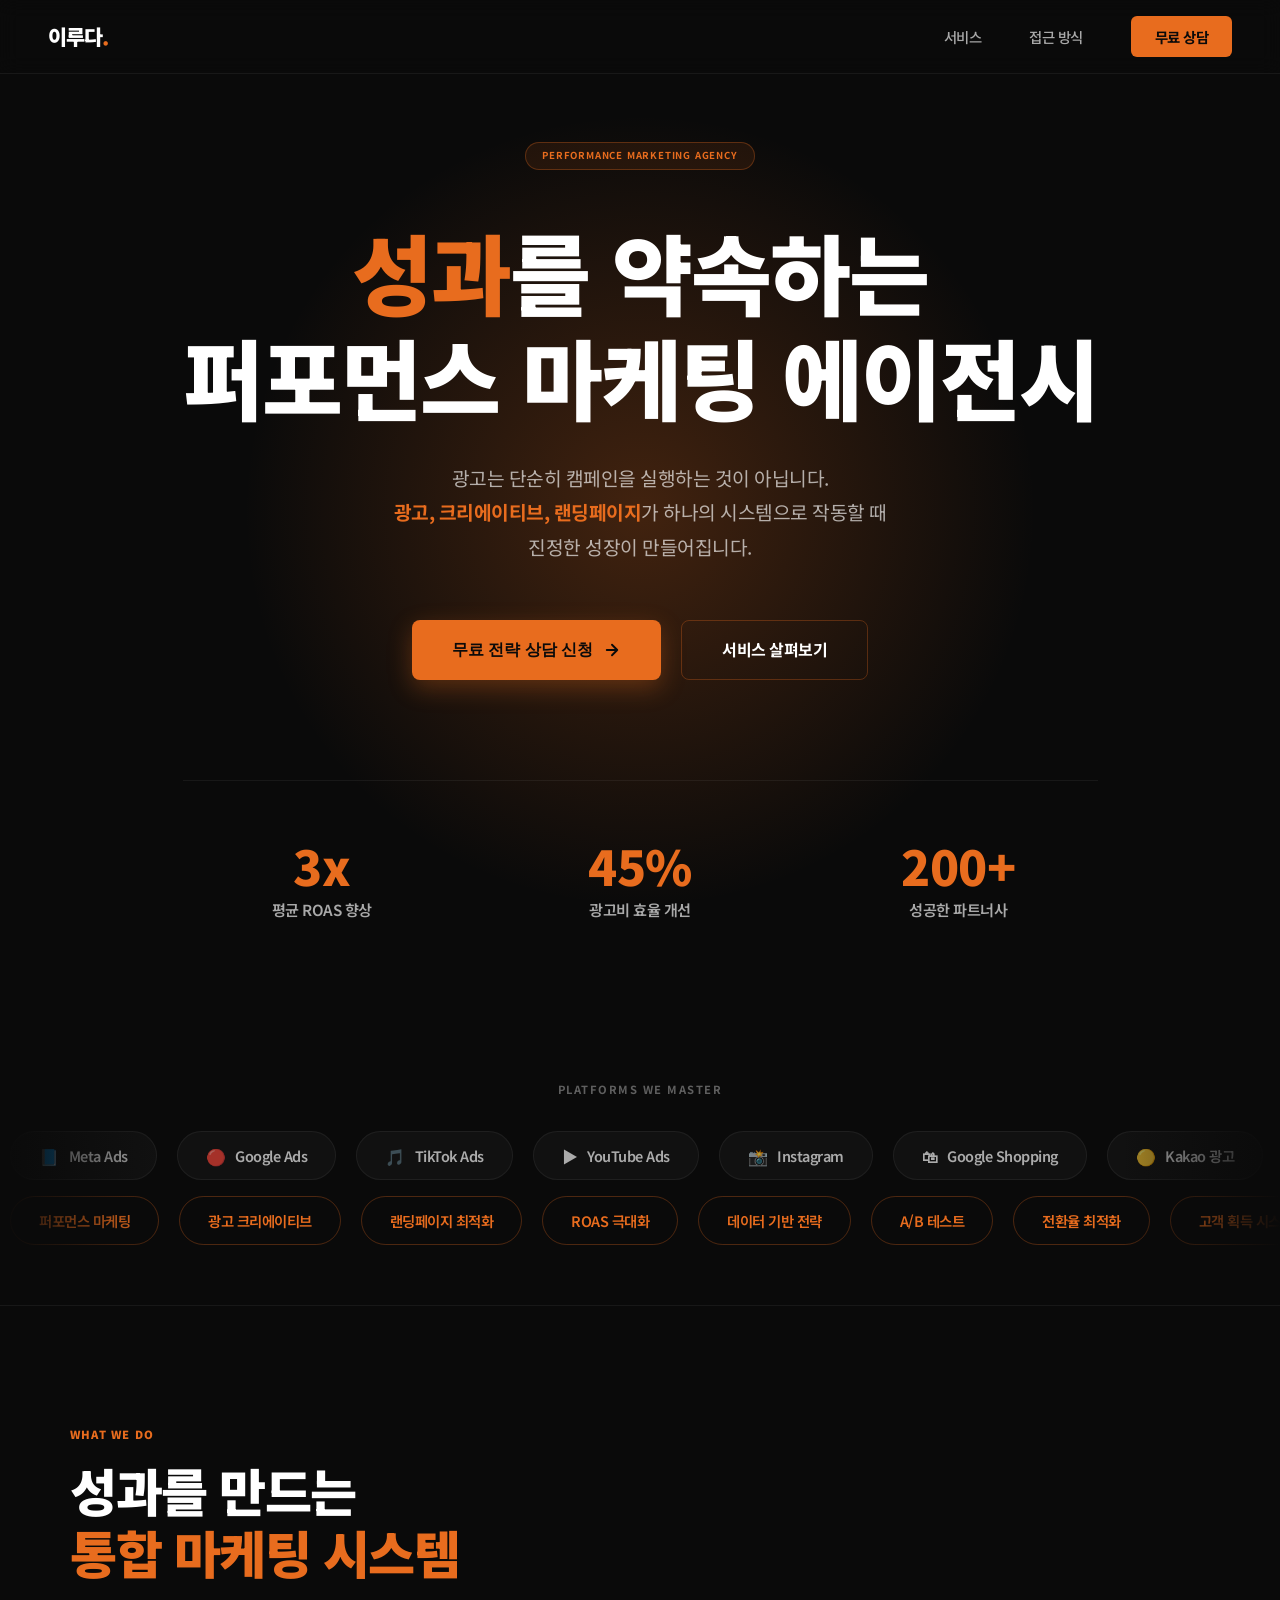
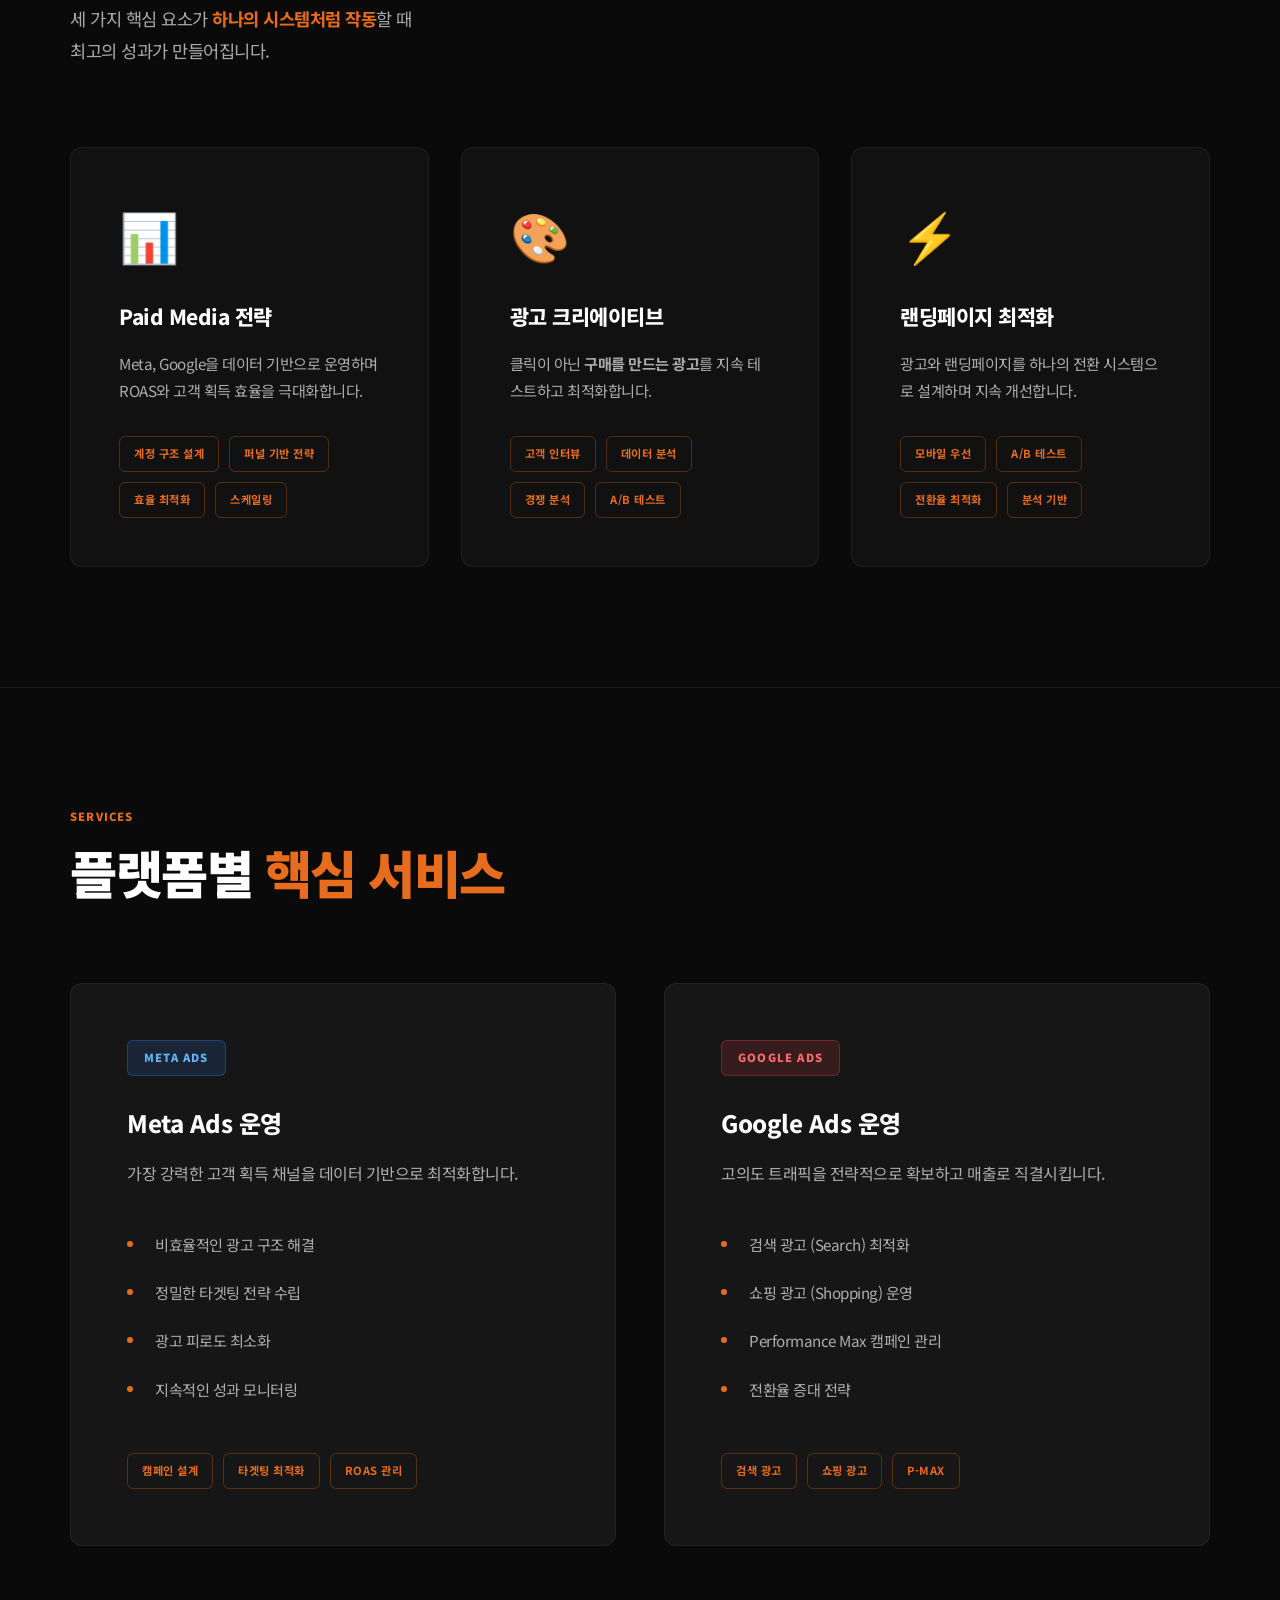
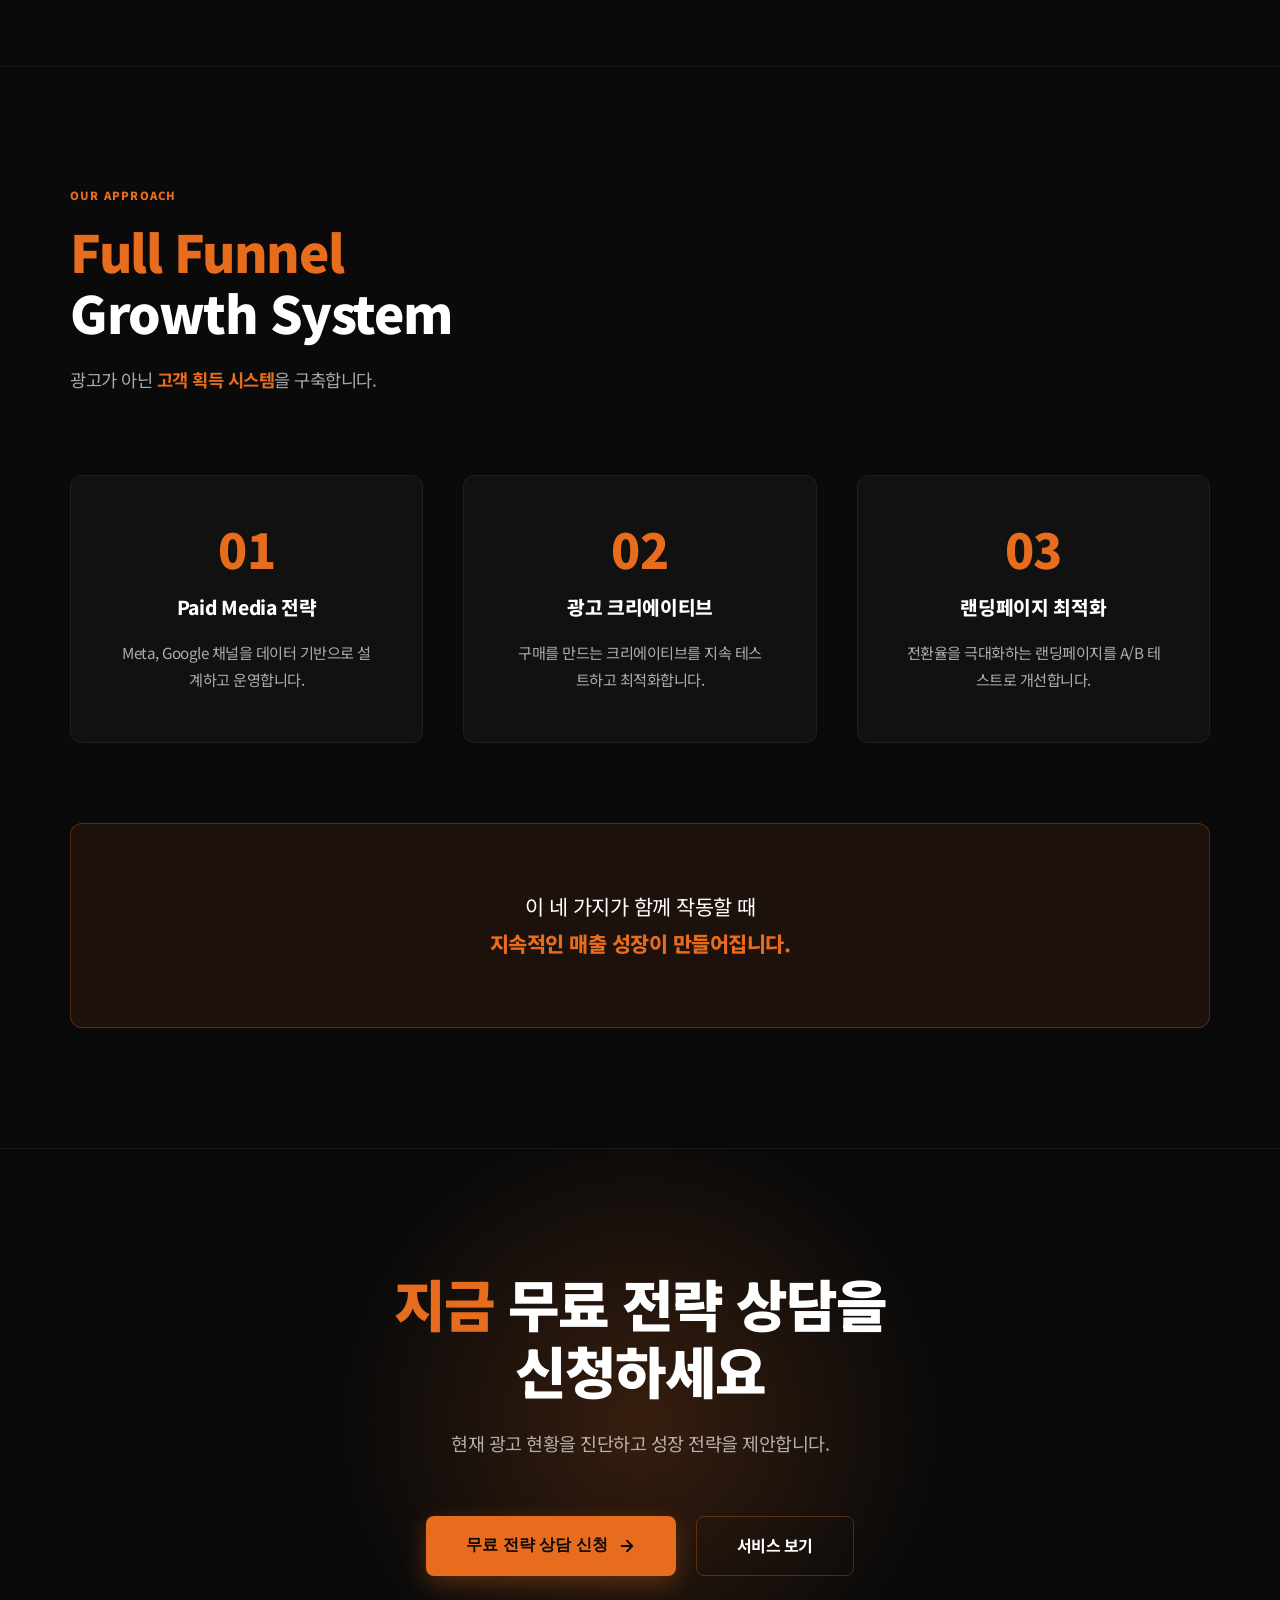
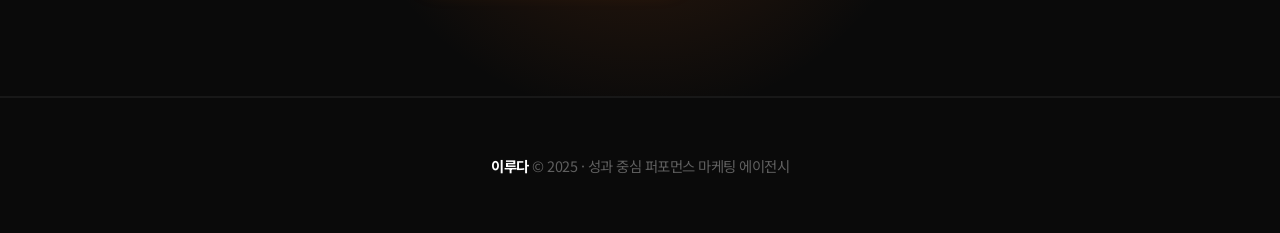
==== commit 14f19a72: "OG 이미지 PNG로 교체 및 URL 업데이트 Co-Authored-By: Claude Sonnet 4.6 <noreply@anthropic.com>" ====
--- a/iruda-landing/index.html
+++ b/iruda-landing/index.html
@@ -9,7 +9,7 @@
   <meta property="og:type"        content="website" />
   <meta property="og:title"       content="이루다 | 성과 중심 퍼포먼스 마케팅 에이전시" />
   <meta property="og:description" content="광고, 크리에이티브, 랜딩페이지가 하나의 시스템으로 작동할 때 진정한 성장이 만들어집니다." />
-  <meta property="og:image"       content="https://iruda-landing.vercel.app/og-image.svg" />
+  <meta property="og:image"       content="https://iruda-landing.vercel.app/og-image1.png" />
   <meta property="og:url"         content="https://iruda-landing.vercel.app" />
   <meta property="og:site_name"   content="이루다" />
 
@@ -17,7 +17,7 @@
   <meta name="twitter:card"        content="summary_large_image" />
   <meta name="twitter:title"       content="이루다 | 성과 중심 퍼포먼스 마케팅 에이전시" />
   <meta name="twitter:description" content="광고, 크리에이티브, 랜딩페이지가 하나의 시스템으로 작동할 때 진정한 성장이 만들어집니다." />
-  <meta name="twitter:image"       content="https://iruda-landing.vercel.app/og-image.svg" />
+  <meta name="twitter:image"       content="https://iruda-landing.vercel.app/og-image1.png" />
 
   <link rel="preconnect" href="https://fonts.googleapis.com">
   <link rel="preconnect" href="https://fonts.gstatic.com" crossorigin>
@@ -1008,11 +1008,11 @@
 <section class="hero">
   <div class="hero-inner">
     <div class="hero-badge">Performance Marketing Agency</div>
-    <h1><em>숫자로 증명하는</em><br />퍼포먼스 마케팅 에이전시</h1>
+    <h1><em>성과</em>를 약속하는<br />퍼포먼스 마케팅 에이전시</h1>
     <p class="hero-subtitle">
-      말이 아닌 데이터로 말합니다.<br />
-      <strong>광고, 크리에이티브, 랜딩페이지</strong>를 하나의 성장 엔진으로 연결해<br />
-      측정 가능한 결과를 만들어냅니다.
+      광고는 단순히 캠페인을 실행하는 것이 아닙니다.<br />
+      <strong>광고, 크리에이티브, 랜딩페이지</strong>가 하나의 시스템으로 작동할 때<br />
+      진정한 성장이 만들어집니다.
     </p>
     <div class="hero-buttons">
       <button onclick="openModal()" class="btn-primary">
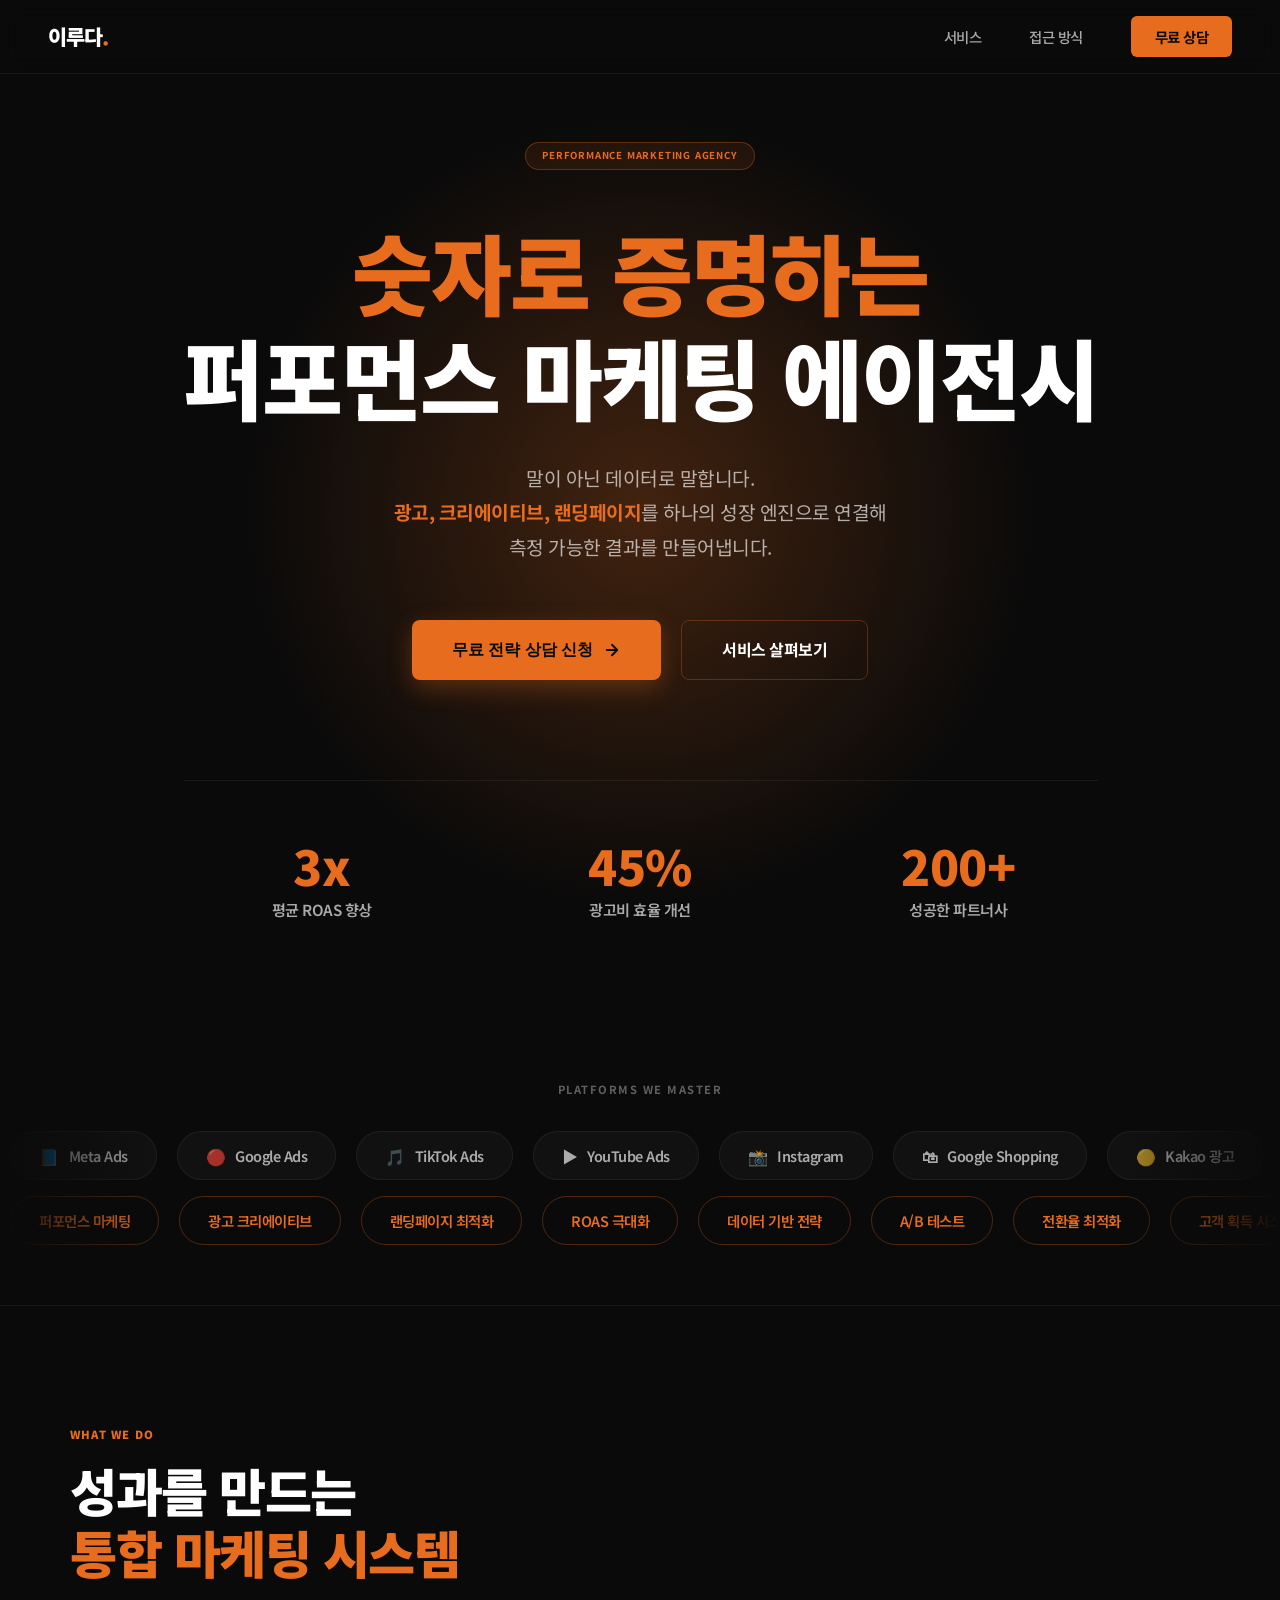
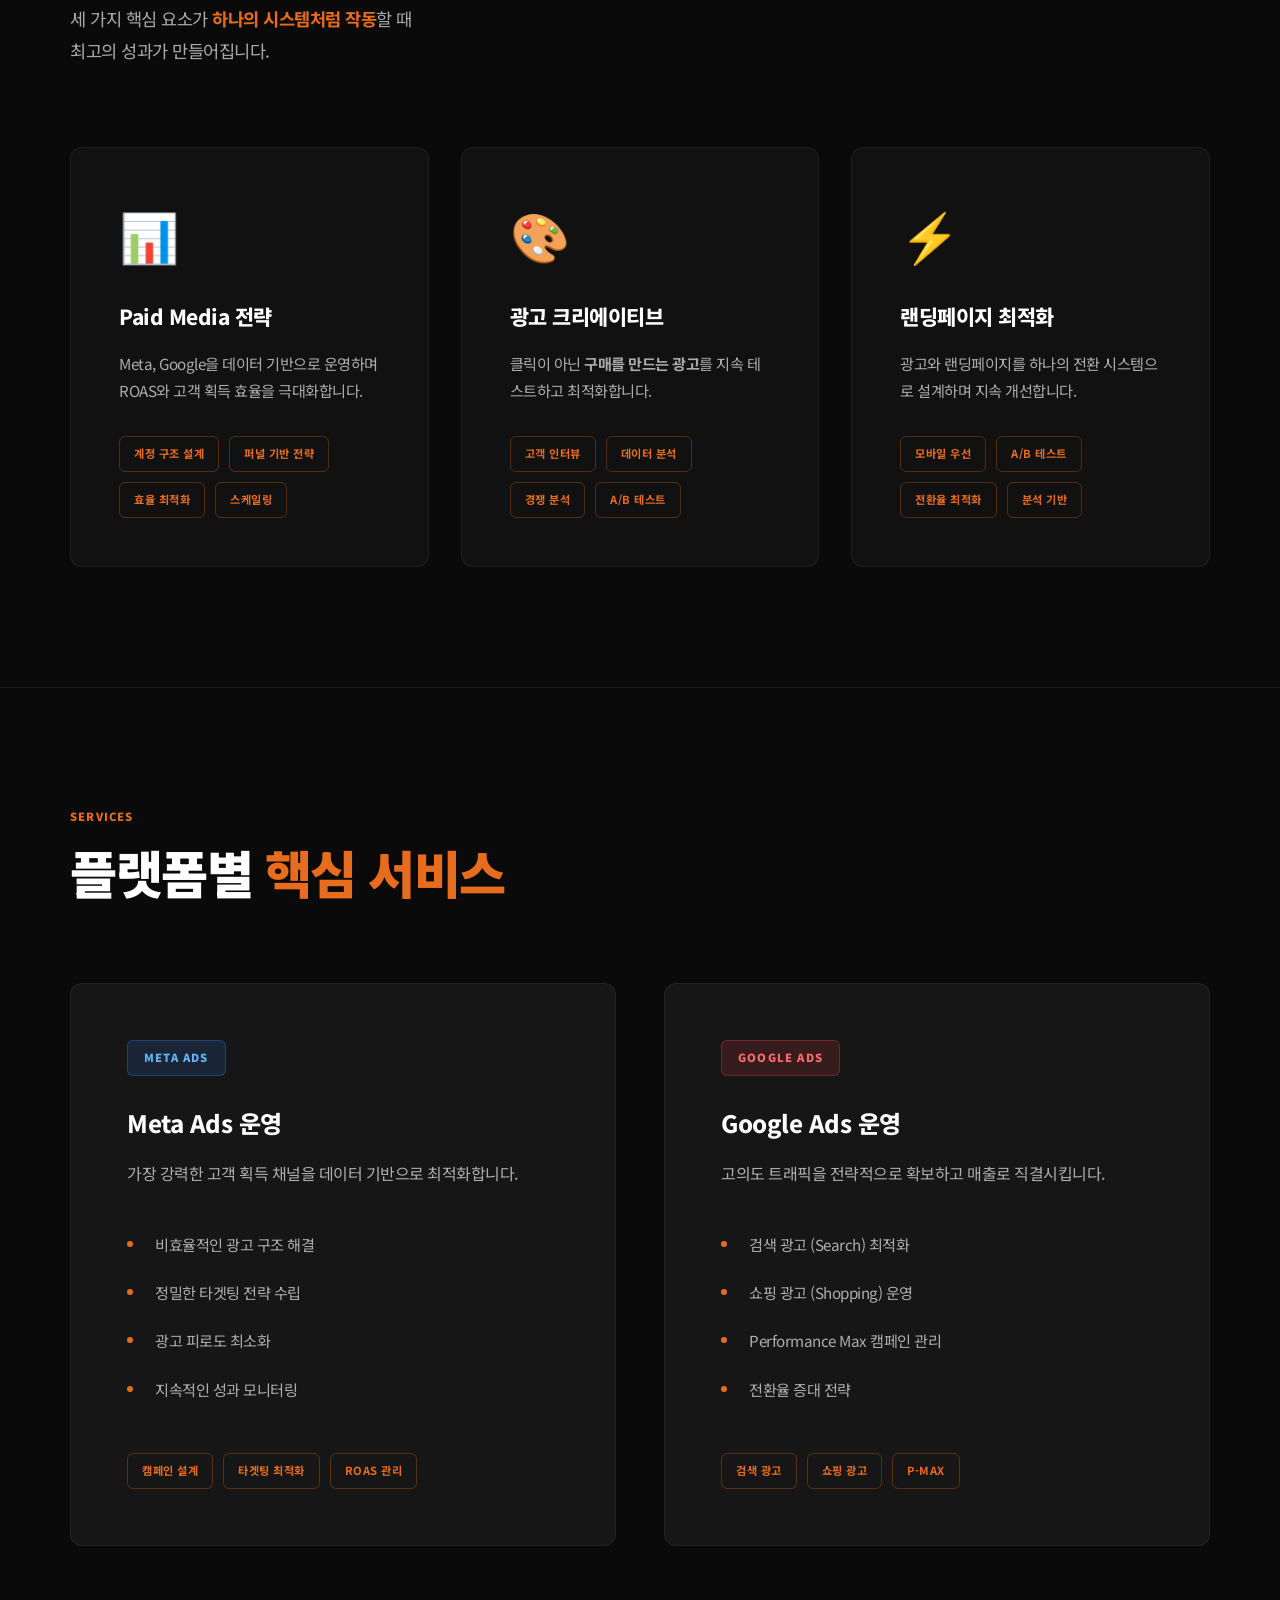
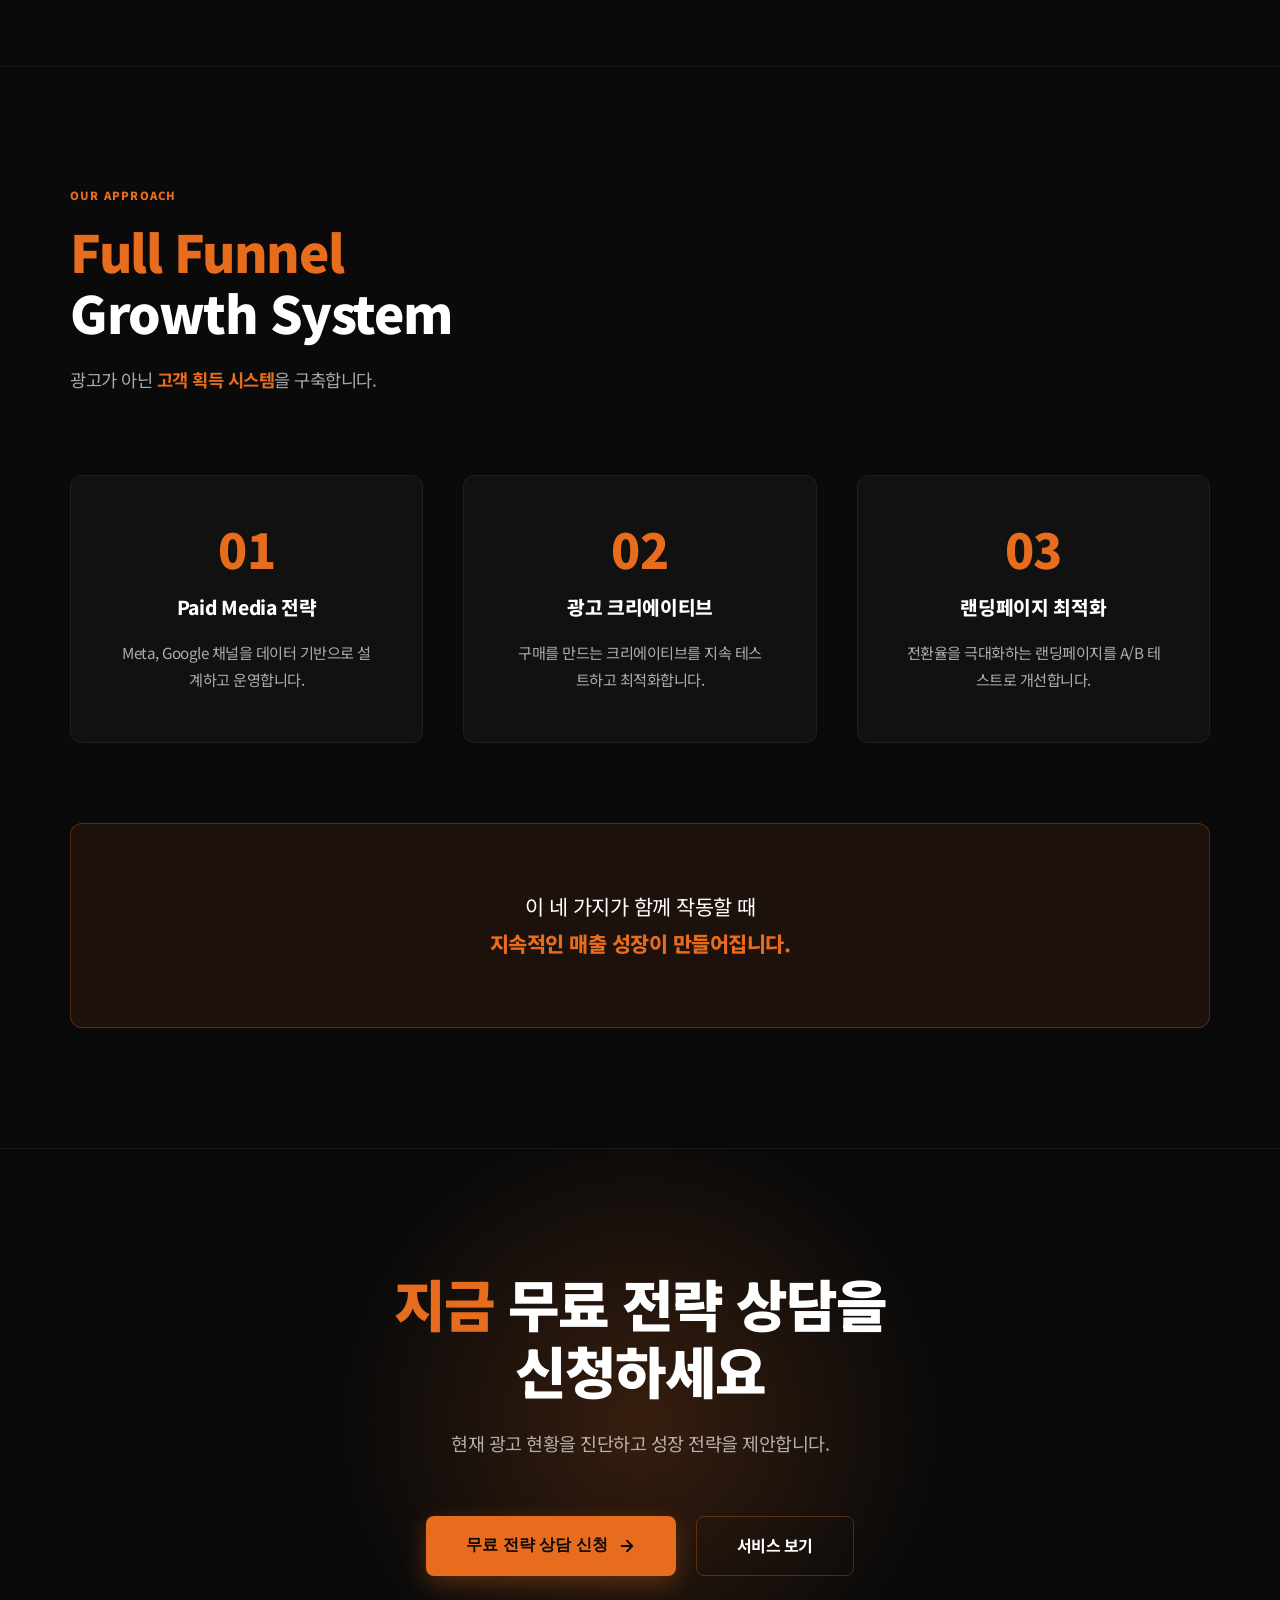
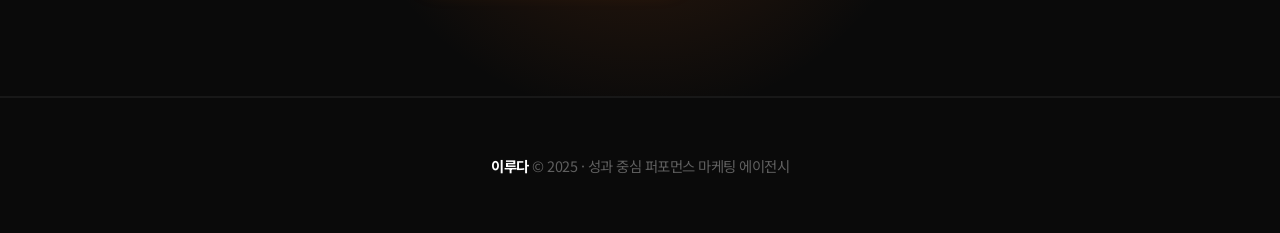
==== commit 03e78335: "Merge branch 'landing-best'" ====
--- a/iruda-landing/index.html
+++ b/iruda-landing/index.html
@@ -1008,11 +1008,11 @@
 <section class="hero">
   <div class="hero-inner">
     <div class="hero-badge">Performance Marketing Agency</div>
-    <h1><em>성과</em>를 약속하는<br />퍼포먼스 마케팅 에이전시</h1>
+    <h1><em>숫자로 증명하는</em><br />퍼포먼스 마케팅 에이전시</h1>
     <p class="hero-subtitle">
-      광고는 단순히 캠페인을 실행하는 것이 아닙니다.<br />
-      <strong>광고, 크리에이티브, 랜딩페이지</strong>가 하나의 시스템으로 작동할 때<br />
-      진정한 성장이 만들어집니다.
+      말이 아닌 데이터로 말합니다.<br />
+      <strong>광고, 크리에이티브, 랜딩페이지</strong>를 하나의 성장 엔진으로 연결해<br />
+      측정 가능한 결과를 만들어냅니다.
     </p>
     <div class="hero-buttons">
       <button onclick="openModal()" class="btn-primary">
